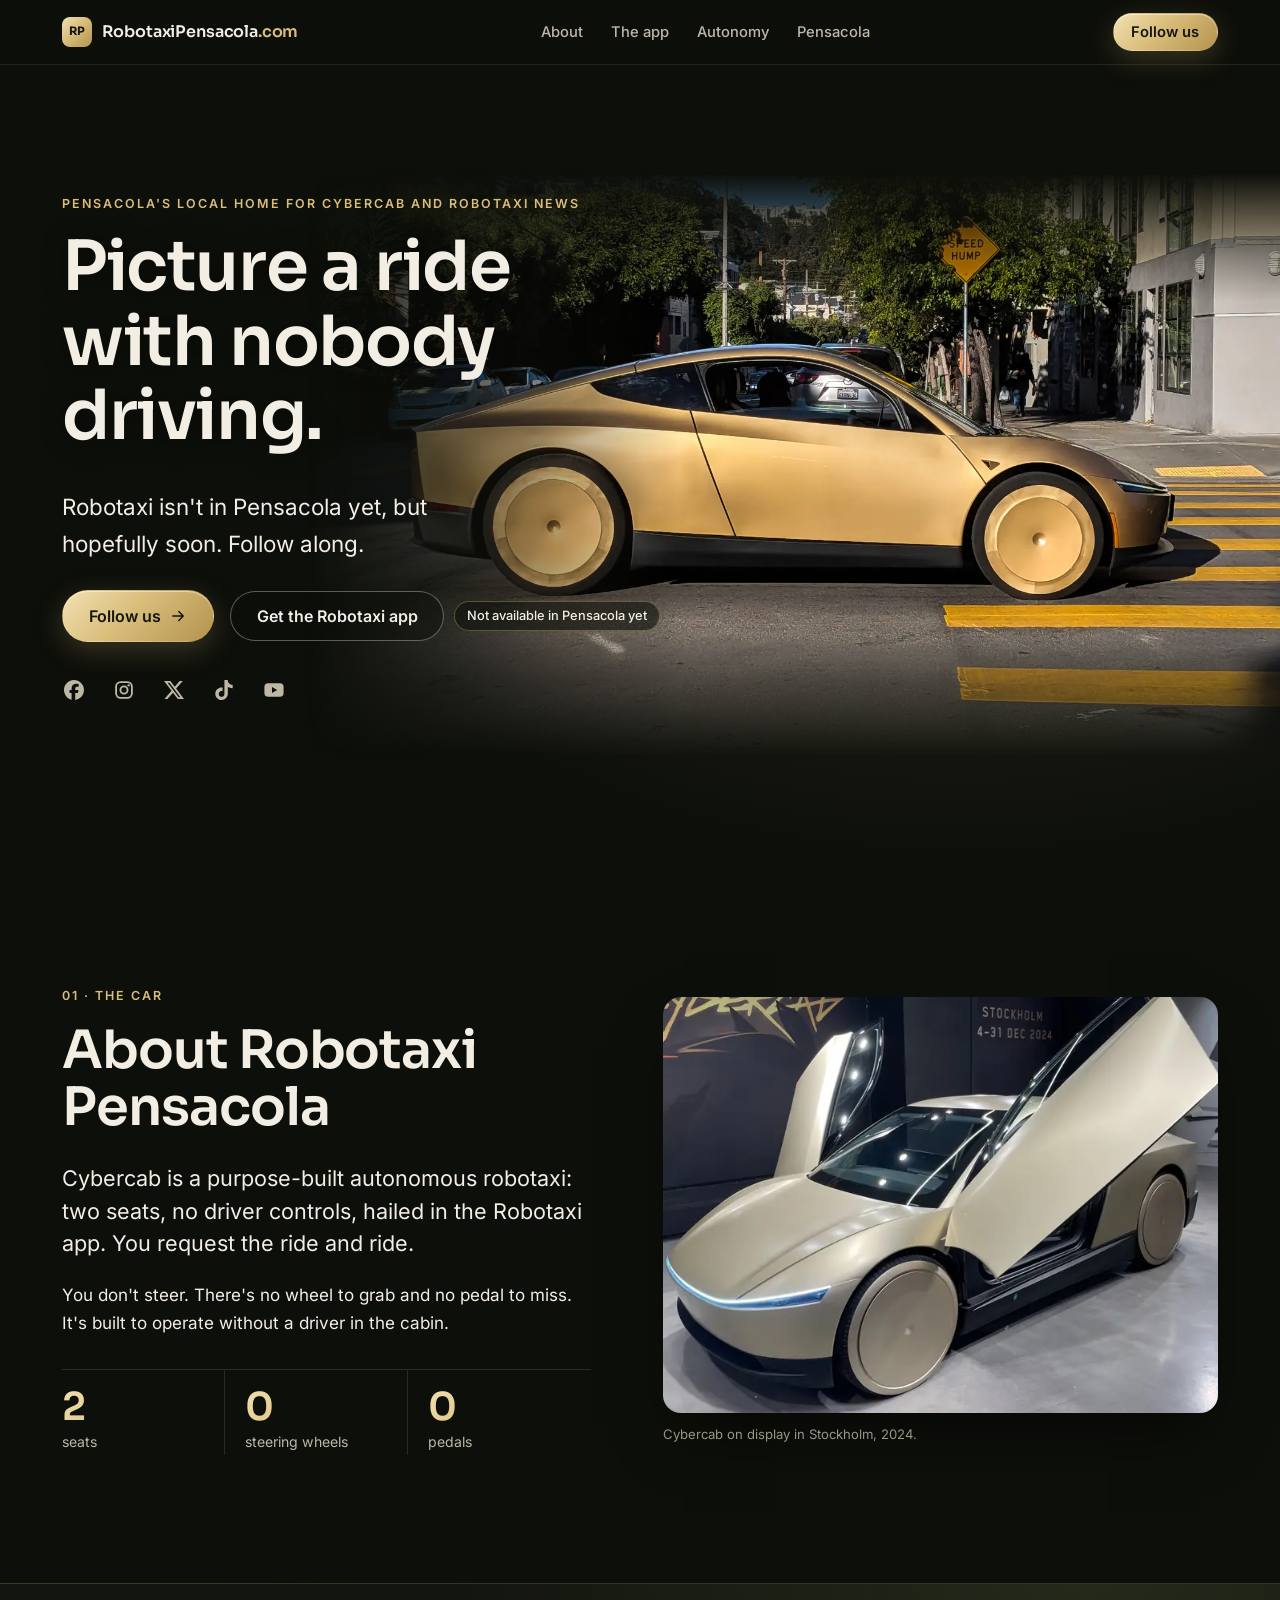
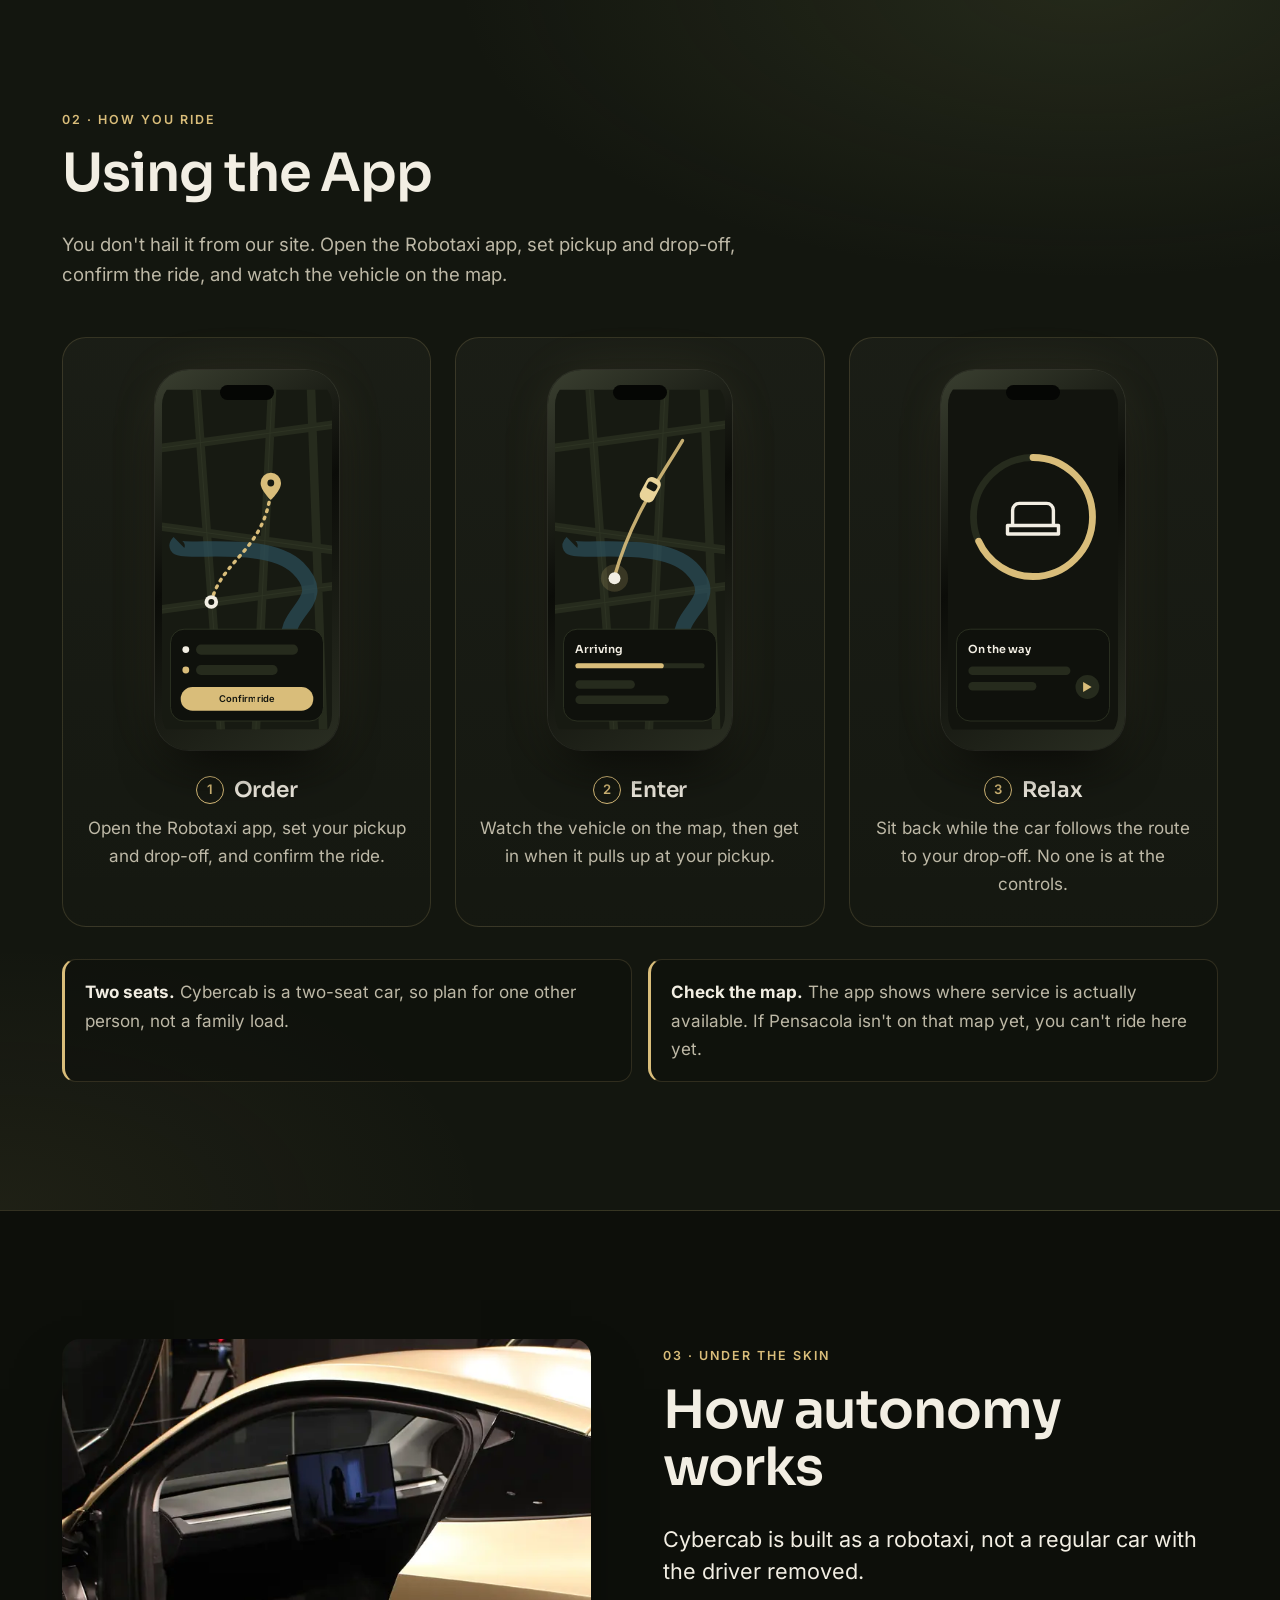
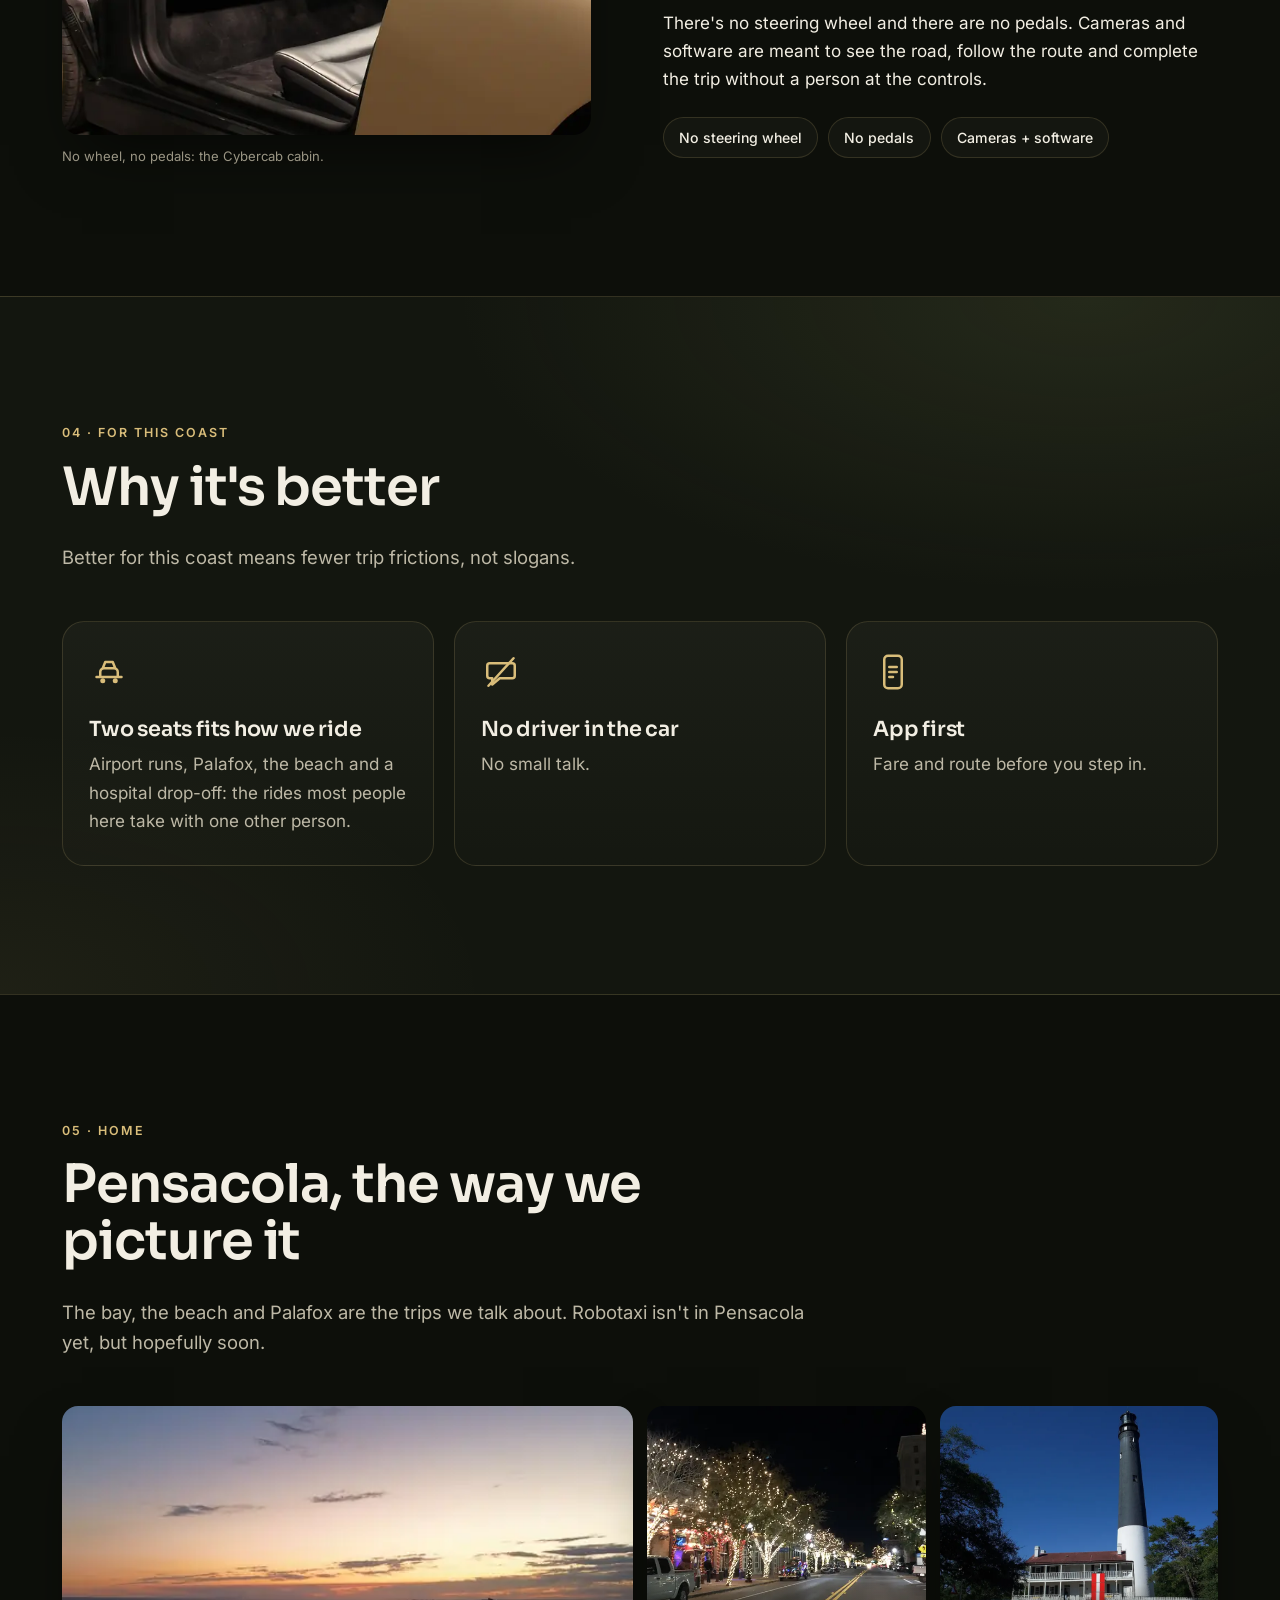
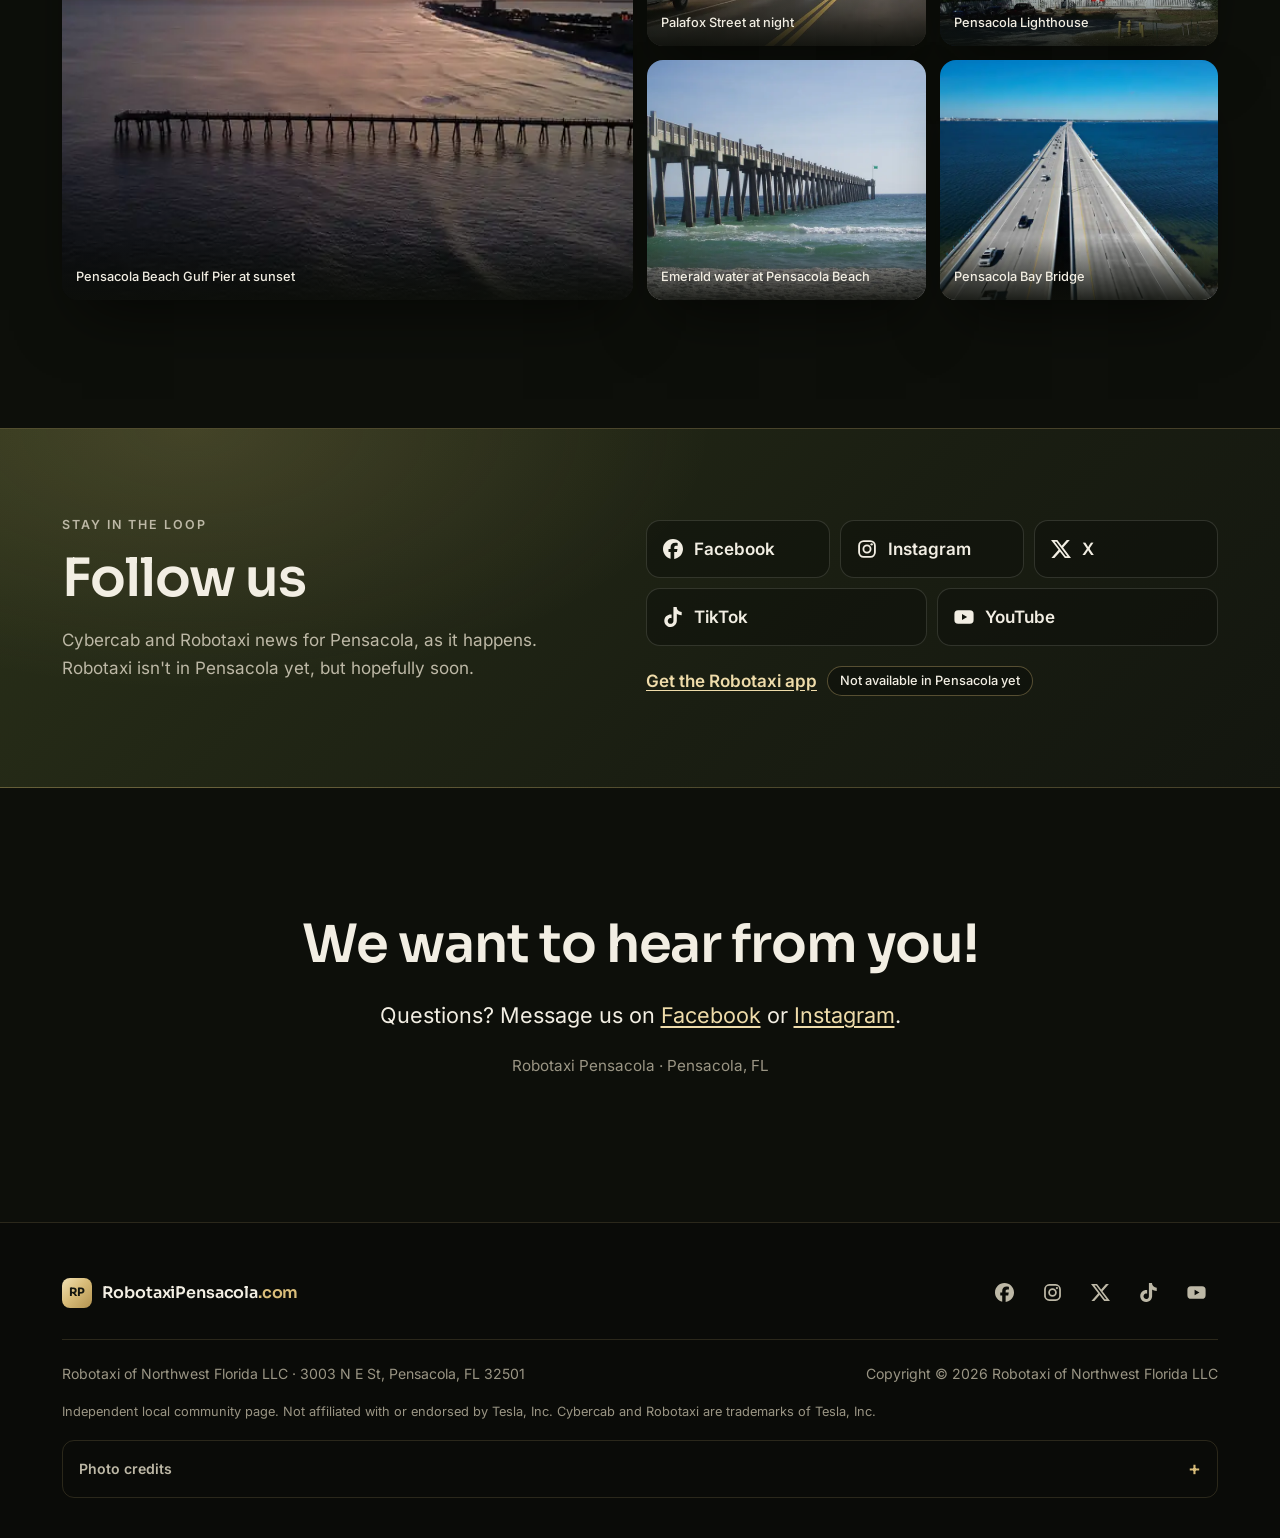
==== index.html @ d2b45f10 "Robotaxi Pensacola site v2" ====
<!doctype html>
<html lang="en">
<head>
<meta charset="utf-8">
<meta name="viewport" content="width=device-width, initial-scale=1">
<title>Robotaxi Pensacola</title>
<meta name="description" content="Pensacola's local home for Cybercab and Robotaxi news. Robotaxi isn't in Pensacola yet, but hopefully soon. Follow along.">
<link rel="canonical" href="https://robotaxipensacola.com/">
<meta name="theme-color" content="#0d0f0a">
<meta property="og:type" content="website">
<meta property="og:site_name" content="Robotaxi Pensacola">
<meta property="og:title" content="Robotaxi Pensacola">
<meta property="og:description" content="Pensacola's local home for Cybercab and Robotaxi news. Robotaxi isn't in Pensacola yet, but hopefully soon. Follow along.">
<meta property="og:url" content="https://robotaxipensacola.com/">
<meta property="og:image" content="https://robotaxipensacola.com/img/og-image.jpg">
<meta property="og:image:width" content="1200">
<meta property="og:image:height" content="630">
<meta property="og:image:alt" content="A champagne-gold two-seat Cybercab driving along a sunny city street.">
<meta name="twitter:card" content="summary_large_image">
<meta name="twitter:site" content="@RobotaxiPNS">
<meta name="twitter:title" content="Robotaxi Pensacola">
<meta name="twitter:description" content="Pensacola's local home for Cybercab and Robotaxi news. Robotaxi isn't in Pensacola yet, but hopefully soon.">
<meta name="twitter:image" content="https://robotaxipensacola.com/img/og-image.jpg">
<link rel="icon" href="favicon.svg" type="image/svg+xml">
<link rel="icon" href="img/favicon-32.png" sizes="32x32" type="image/png">
<link rel="apple-touch-icon" href="img/apple-touch-icon.png">
<link rel="preload" href="fonts/sora-var.woff2" as="font" type="font/woff2" crossorigin>
<link rel="preload" href="fonts/inter-var.woff2" as="font" type="font/woff2" crossorigin>
<link rel="preload" as="image" type="image/webp" imagesrcset="img/hero-cybercab-street-960.webp 960w, img/hero-cybercab-street-1600.webp 1600w, img/hero-cybercab-street-2400.webp 2400w" imagesizes="100vw">
<link rel="stylesheet" href="styles.css">
<script>document.documentElement.classList.add('js')</script>
</head>
<body>
<svg width="0" height="0" style="position:absolute" aria-hidden="true" focusable="false">
  <symbol id="i-fb" viewBox="0 0 24 24"><path fill="currentColor" d="M9.101 23.691v-7.98H6.627v-3.667h2.474v-1.58c0-4.085 1.848-5.978 5.858-5.978.401 0 .955.042 1.468.103a8.68 8.68 0 0 1 1.141.195v3.325a8.623 8.623 0 0 0-.653-.036 26.805 26.805 0 0 0-.733-.009c-.707 0-1.259.096-1.675.309a1.686 1.686 0 0 0-.679.622c-.258.42-.374.995-.374 1.752v1.297h3.919l-.386 2.103-.287 1.564h-3.246v8.245C19.396 23.238 24 18.179 24 12.044c0-6.627-5.373-12-12-12s-12 5.373-12 12c0 5.628 3.874 10.35 9.101 11.647Z"/></symbol>
  <symbol id="i-ig" viewBox="0 0 24 24"><g fill="none" stroke="currentColor" stroke-width="2.2"><rect x="2.5" y="2.5" width="19" height="19" rx="5.5"/><circle cx="12" cy="12" r="4.3"/></g><circle cx="17.6" cy="6.4" r="1.4" fill="currentColor"/></symbol>
  <symbol id="i-x" viewBox="0 0 24 24"><path fill="currentColor" d="M18.901 1.153h3.68l-8.04 9.19L24 22.846h-7.406l-5.8-7.584-6.638 7.584H.474l8.6-9.83L0 1.154h7.594l5.243 6.932ZM17.61 20.644h2.039L6.486 3.24H4.298Z"/></symbol>
  <symbol id="i-tt" viewBox="0 0 24 24"><path fill="currentColor" d="M12.525.02c1.31-.02 2.61-.01 3.91-.02.08 1.53.63 3.09 1.75 4.17 1.12 1.11 2.7 1.62 4.24 1.79v4.03c-1.44-.05-2.890-.35-4.2-.97-.57-.26-1.1-.59-1.62-.93-.01 2.92.01 5.84-.02 8.75-.08 1.4-.54 2.79-1.35 3.94-1.31 1.920-3.58 3.17-5.91 3.21-1.43.08-2.86-.31-4.08-1.03-2.02-1.19-3.44-3.37-3.65-5.71-.02-.5-.03-1-.01-1.49.18-1.9 1.12-3.72 2.58-4.96 1.66-1.44 3.98-2.13 6.15-1.72.02 1.48-.04 2.96-.04 4.44-.99-.32-2.150-.23-3.02.37-.63.41-1.11 1.04-1.36 1.75-.21.51-.15 1.07-.14 1.61.24 1.64 1.82 3.02 3.5 2.87 1.12-.01 2.19-.66 2.77-1.61.19-.33.4-.67.41-1.06.1-1.79.06-3.57.07-5.36.01-4.03-.01-8.05.02-12.07z"/></symbol>
  <symbol id="i-yt" viewBox="0 0 24 24"><path fill="currentColor" fill-rule="evenodd" d="M5 4h14a4.5 4.5 0 0 1 4.5 4.5v7A4.5 4.5 0 0 1 19 20H5a4.5 4.5 0 0 1-4.5-4.5v-7A4.5 4.5 0 0 1 5 4Zm4.6 4.4v7.2l6.2-3.6Z"/></symbol>
  <symbol id="i-arrow" viewBox="0 0 24 24"><path fill="none" stroke="currentColor" stroke-width="2" stroke-linecap="round" stroke-linejoin="round" d="M5 12h14M13 6l6 6-6 6"/></symbol>
  <!-- generic map used inside the phone illustrations (not any real app UI) -->
  <symbol id="map" viewBox="0 0 200 400">
    <rect width="200" height="400" fill="#171a12"/>
    <path d="M-10 70 L210 40 M-10 160 L210 190 M-10 260 L210 230 M40 -10 L70 410 M130 -10 L110 410 M175 -10 L190 410" stroke="#262b1d" stroke-width="10"/>
    <path d="M-10 70 L210 40 M-10 160 L210 190 M-10 260 L210 230 M40 -10 L70 410 M130 -10 L110 410" stroke="#303625" stroke-width="1"/>
    <path d="M150 300 C 140 260, 200 250, 160 210 S 0 200, 20 180" fill="none" stroke="#2c4f5c" stroke-width="18" opacity=".7"/>
  </symbol>
</svg>

<a class="skip" href="#main">Skip to content</a>

<header class="site-header" id="top">
  <div class="wrap header-inner">
    <a class="brand" href="#top"><span class="mark" aria-hidden="true">RP</span>RobotaxiPensacola<span class="tld">.com</span></a>
    <nav class="nav" aria-label="Sections">
      <a href="#about">About</a><a href="#app">The app</a><a href="#autonomy">Autonomy</a><a href="#pensacola">Pensacola</a>
    </nav>
    <a class="btn btn-gold btn-sm" href="#follow">Follow us</a>
  </div>
</header>

<main id="main">
  <section class="hero" aria-labelledby="hero-h">
    <picture class="hero-media">
      <source type="image/webp" srcset="img/hero-cybercab-street-960.webp 960w, img/hero-cybercab-street-1600.webp 1600w, img/hero-cybercab-street-2400.webp 2400w" sizes="100vw">
      <img src="img/hero-cybercab-street-1600.jpg" width="1600" height="960" fetchpriority="high" alt="A champagne-gold two-seat Cybercab rolls along a sunny tree-lined city street, seen from the side as it crosses a yellow-striped crosswalk.">
    </picture>
    <div class="hero-shade" aria-hidden="true"></div>
    <div class="wrap hero-inner">
      <p class="eyebrow">Pensacola's local home for Cybercab and Robotaxi news</p>
      <h1 id="hero-h">Picture a ride with nobody driving.</h1>
      <p class="lede">Robotaxi isn't in Pensacola yet, but hopefully soon. Follow along.</p>
      <div class="cta-row">
        <a class="btn btn-gold" href="#follow">Follow us <svg class="ico" aria-hidden="true"><use href="#i-arrow"/></svg></a>
        <div class="app-cta">
          <a class="btn btn-glass" href="https://apps.apple.com/us/app/tesla-robotaxi/id6744257048" rel="noopener">Get the Robotaxi app</a>
          <span class="tag">Not available in Pensacola yet</span>
        </div>
      </div>
      <ul class="hero-socials" aria-label="Follow Robotaxi Pensacola">
        <li><a href="https://facebook.com/robotaxipensacola" rel="noopener" aria-label="Facebook"><svg aria-hidden="true"><use href="#i-fb"/></svg></a></li>
        <li><a href="https://instagram.com/robotaxipensacola" rel="noopener" aria-label="Instagram"><svg aria-hidden="true"><use href="#i-ig"/></svg></a></li>
        <li><a href="https://x.com/RobotaxiPNS" rel="noopener" aria-label="X"><svg aria-hidden="true"><use href="#i-x"/></svg></a></li>
        <li><a href="https://www.tiktok.com/@robotaxipensacola" rel="noopener" aria-label="TikTok"><svg aria-hidden="true"><use href="#i-tt"/></svg></a></li>
        <li><a href="https://www.youtube.com/@RobotaxiPensacola" rel="noopener" aria-label="YouTube"><svg aria-hidden="true"><use href="#i-yt"/></svg></a></li>
      </ul>
    </div>
  </section>

  <section class="section" id="about" aria-labelledby="about-h">
    <div class="wrap split">
      <div class="copy reveal">
        <p class="kicker">01 &middot; The car</p>
        <h2 id="about-h">About Robotaxi Pensacola</h2>
        <p class="big">Cybercab is a purpose-built autonomous robotaxi: two seats, no driver controls, hailed in the Robotaxi app. You request the ride and ride.</p>
        <p>You don't steer. There's no wheel to grab and no pedal to miss. It's built to operate without a driver in the cabin.</p>
        <ul class="facts" aria-label="Cybercab at a glance">
          <li><strong>2</strong><span>seats</span></li>
          <li><strong>0</strong><span>steering wheels</span></li>
          <li><strong>0</strong><span>pedals</span></li>
        </ul>
      </div>
      <figure class="photo reveal">
        <picture>
          <source type="image/webp" srcset="img/cybercab-showroom-800.webp 800w, img/cybercab-showroom-1400.webp 1400w" sizes="(min-width: 960px) 560px, 100vw">
          <img src="img/cybercab-showroom-1400.jpg" width="1400" height="910" loading="lazy" decoding="async" alt="Front three-quarter view of a champagne Cybercab in a dark showroom, both upward-opening doors raised and a thin blue light strip across its nose.">
        </picture>
        <figcaption>Cybercab on display in Stockholm, 2024.</figcaption>
      </figure>
    </div>
  </section>

  <section class="section tone" id="app" aria-labelledby="app-h">
    <div class="wrap">
      <div class="section-head reveal">
        <p class="kicker">02 &middot; How you ride</p>
        <h2 id="app-h">Using the App</h2>
        <p class="intro">You don't hail it from our site. Open the Robotaxi app, set pickup and drop-off, confirm the ride, and watch the vehicle on the map.</p>
      </div>
      <ol class="steps">
        <li class="step reveal">
          <div class="phone" aria-hidden="true">
            <svg viewBox="0 0 200 400" class="screen">
              <use href="#map"/>
              <path d="M58 250 C 70 200, 120 190, 128 120" fill="none" stroke="#d9bd7a" stroke-width="4" stroke-dasharray="2 7" stroke-linecap="round"/>
              <circle cx="58" cy="250" r="8" fill="#f2eee3"/><circle cx="58" cy="250" r="3.5" fill="#171a12"/>
              <path d="M128 98 a12 12 0 0 1 12 12 c0 9 -12 20 -12 20 s-12 -11 -12 -20 a12 12 0 0 1 12 -12z" fill="#d9bd7a"/><circle cx="128" cy="110" r="4" fill="#171a12"/>
              <rect x="10" y="282" width="180" height="108" rx="16" fill="#0f110c" stroke="#2f3524"/>
              <circle cx="28" cy="306" r="4" fill="#f2eee3"/><rect x="40" y="300" width="120" height="12" rx="6" fill="#262b1d"/>
              <circle cx="28" cy="330" r="4" fill="#d9bd7a"/><rect x="40" y="324" width="96" height="12" rx="6" fill="#262b1d"/>
              <rect x="22" y="350" width="156" height="28" rx="14" fill="#d9bd7a"/>
              <text x="100" y="368" text-anchor="middle" font-family="Inter,system-ui,sans-serif" font-size="11" font-weight="600" fill="#14160f">Confirm ride</text>
            </svg>
          </div>
          <h3><span class="num">1</span>Order</h3>
          <p>Open the Robotaxi app, set your pickup and drop-off, and confirm the ride.</p>
        </li>
        <li class="step reveal">
          <div class="phone" aria-hidden="true">
            <svg viewBox="0 0 200 400" class="screen">
              <use href="#map"/>
              <path d="M150 60 C 120 110, 90 150, 70 220" fill="none" stroke="#d9bd7a" stroke-width="4" stroke-linecap="round" opacity=".9"/>
              <circle cx="70" cy="222" r="16" fill="#d9bd7a" opacity=".18"/><circle cx="70" cy="222" r="7" fill="#f2eee3"/>
              <g transform="translate(112 118) rotate(28)"><rect x="-9" y="-15" width="18" height="30" rx="7" fill="#e9d49a"/><rect x="-6" y="-9" width="12" height="9" rx="3" fill="#171a12"/></g>
              <rect x="10" y="282" width="180" height="108" rx="16" fill="#0f110c" stroke="#2f3524"/>
              <text x="24" y="310" font-family="Sora,system-ui,sans-serif" font-size="13" font-weight="600" fill="#f2eee3">Arriving</text>
              <rect x="24" y="322" width="152" height="6" rx="3" fill="#262b1d"/><rect x="24" y="322" width="104" height="6" rx="3" fill="#d9bd7a"/>
              <rect x="24" y="342" width="70" height="10" rx="5" fill="#262b1d"/><rect x="24" y="360" width="110" height="10" rx="5" fill="#262b1d"/>
            </svg>
          </div>
          <h3><span class="num">2</span>Enter</h3>
          <p>Watch the vehicle on the map, then get in when it pulls up at your pickup.</p>
        </li>
        <li class="step reveal">
          <div class="phone" aria-hidden="true">
            <svg viewBox="0 0 200 400" class="screen">
              <rect width="200" height="400" fill="#12140e"/>
              <circle cx="100" cy="150" r="70" fill="none" stroke="#262b1d" stroke-width="8"/>
              <circle cx="100" cy="150" r="70" fill="none" stroke="#d9bd7a" stroke-width="8" stroke-linecap="round" stroke-dasharray="300 440" transform="rotate(-90 100 150)"/>
              <path d="M76 160 v-18 a8 8 0 0 1 8-8 h32 a8 8 0 0 1 8 8 v18 M70 160 h60 v10 h-60z" fill="none" stroke="#f2eee3" stroke-width="4" stroke-linejoin="round"/>
              <rect x="10" y="282" width="180" height="108" rx="16" fill="#0f110c" stroke="#2f3524"/>
              <text x="24" y="310" font-family="Sora,system-ui,sans-serif" font-size="13" font-weight="600" fill="#f2eee3">On the way</text>
              <rect x="24" y="326" width="120" height="10" rx="5" fill="#262b1d"/><rect x="24" y="344" width="80" height="10" rx="5" fill="#262b1d"/>
              <circle cx="164" cy="350" r="14" fill="#262b1d"/><path d="M159 344 v12 l10 -6z" fill="#d9bd7a"/>
            </svg>
          </div>
          <h3><span class="num">3</span>Relax</h3>
          <p>Sit back while the car follows the route to your drop-off. No one is at the controls.</p>
        </li>
      </ol>
      <div class="callouts reveal">
        <p><strong>Two seats.</strong> Cybercab is a two-seat car, so plan for one other person, not a family load.</p>
        <p><strong>Check the map.</strong> The app shows where service is actually available. If Pensacola isn't on that map yet, you can't ride here yet.</p>
      </div>
    </div>
  </section>

  <section class="section" id="autonomy" aria-labelledby="auto-h">
    <div class="wrap split reverse">
      <div class="copy reveal">
        <p class="kicker">03 &middot; Under the skin</p>
        <h2 id="auto-h">How autonomy works</h2>
        <p class="big">Cybercab is built as a robotaxi, not a regular car with the driver removed.</p>
        <p>There's no steering wheel and there are no pedals. Cameras and software are meant to see the road, follow the route and complete the trip without a person at the controls.</p>
        <ul class="chips" aria-label="Key points">
          <li>No steering wheel</li><li>No pedals</li><li>Cameras + software</li>
        </ul>
      </div>
      <figure class="photo reveal">
        <picture>
          <source type="image/webp" srcset="img/cybercab-cabin-800.webp 800w, img/cybercab-cabin-1400.webp 1400w" sizes="(min-width: 960px) 560px, 100vw">
          <img src="img/cybercab-cabin-1400.jpg" width="1400" height="946" loading="lazy" decoding="async" alt="Looking into a Cybercab through its raised door: a dark seat, a slim dashboard and a center screen, with no steering wheel or pedals.">
        </picture>
        <figcaption>No wheel, no pedals: the Cybercab cabin.</figcaption>
      </figure>
    </div>
  </section>

  <section class="section tone" id="why" aria-labelledby="why-h">
    <div class="wrap">
      <div class="section-head reveal">
        <p class="kicker">04 &middot; For this coast</p>
        <h2 id="why-h">Why it's better</h2>
        <p class="intro">Better for this coast means fewer trip frictions, not slogans.</p>
      </div>
      <div class="cards">
        <article class="card reveal">
          <svg class="card-ico" viewBox="0 0 32 32" aria-hidden="true"><path d="M6 20h20M9 20v-4a3 3 0 0 1 3-3h8a3 3 0 0 1 3 3v4M11 13l2-5h6l2 5" fill="none" stroke="currentColor" stroke-width="2" stroke-linecap="round" stroke-linejoin="round"/><circle cx="11" cy="23" r="2" fill="currentColor"/><circle cx="21" cy="23" r="2" fill="currentColor"/></svg>
          <h3>Two seats fits how we ride</h3>
          <p>Airport runs, Palafox, the beach and a hospital drop-off: the rides most people here take with one other person.</p>
        </article>
        <article class="card reveal">
          <svg class="card-ico" viewBox="0 0 32 32" aria-hidden="true"><path d="M7 9h18a2 2 0 0 1 2 2v8a2 2 0 0 1-2 2H15l-6 5v-5H7a2 2 0 0 1-2-2v-8a2 2 0 0 1 2-2Z" fill="none" stroke="currentColor" stroke-width="2" stroke-linejoin="round"/><path d="M6 27 26 5" stroke="currentColor" stroke-width="2" stroke-linecap="round"/></svg>
          <h3>No driver in the car</h3>
          <p>No small talk.</p>
        </article>
        <article class="card reveal">
          <svg class="card-ico" viewBox="0 0 32 32" aria-hidden="true"><rect x="9" y="3" width="14" height="26" rx="3" fill="none" stroke="currentColor" stroke-width="2"/><path d="M13 12h6M13 16h6M13 20h3" stroke="currentColor" stroke-width="2" stroke-linecap="round"/></svg>
          <h3>App first</h3>
          <p>Fare and route before you step in.</p>
        </article>
      </div>
    </div>
  </section>

  <section class="section gallery-sec" id="pensacola" aria-labelledby="pns-h">
    <div class="wrap">
      <div class="section-head reveal">
        <p class="kicker">05 &middot; Home</p>
        <h2 id="pns-h">Pensacola, the way we picture it</h2>
        <p class="intro">The bay, the beach and Palafox are the trips we talk about. Robotaxi isn't in Pensacola yet, but hopefully soon.</p>
      </div>
      <div class="gallery">
        <figure class="g g-wide reveal">
          <picture><source type="image/webp" srcset="img/pns-gulf-pier-sunset-800.webp 800w, img/pns-gulf-pier-sunset-1600.webp 1600w" sizes="(min-width: 960px) 740px, 100vw"><img src="img/pns-gulf-pier-sunset-1600.jpg" width="1600" height="900" loading="lazy" decoding="async" alt="Aerial view of the Pensacola Beach Gulf Pier at sunset, the pier stretching into calm water under an orange and violet sky."></picture>
          <figcaption>Pensacola Beach Gulf Pier at sunset</figcaption>
        </figure>
        <figure class="g reveal">
          <picture><source type="image/webp" srcset="img/pns-palafox-night-800.webp 800w, img/pns-palafox-night-1400.webp 1400w" sizes="(min-width: 960px) 370px, 100vw"><img src="img/pns-palafox-night-1400.jpg" width="1400" height="766" loading="lazy" decoding="async" alt="Palafox Street downtown at night, its trees wrapped in white string lights above parked cars."></picture>
          <figcaption>Palafox Street at night</figcaption>
        </figure>
        <figure class="g reveal">
          <picture><source type="image/webp" srcset="img/pns-lighthouse-800.webp 800w, img/pns-lighthouse-1280.webp 1280w" sizes="(min-width: 960px) 370px, 100vw"><img src="img/pns-lighthouse-1280.jpg" width="1280" height="1151" loading="lazy" decoding="async" alt="The black-and-white Pensacola Lighthouse rising behind the keeper's quarters under a deep blue sky."></picture>
          <figcaption>Pensacola Lighthouse</figcaption>
        </figure>
        <figure class="g reveal">
          <picture><source type="image/webp" srcset="img/pns-gulf-pier-beach-800.webp 800w, img/pns-gulf-pier-beach-1280.webp 1280w" sizes="(min-width: 960px) 370px, 100vw"><img src="img/pns-gulf-pier-beach-1280.jpg" width="1280" height="960" loading="lazy" decoding="async" alt="Emerald Gulf water and white sand beside the long concrete Gulf Pier at Pensacola Beach."></picture>
          <figcaption>Emerald water at Pensacola Beach</figcaption>
        </figure>
        <figure class="g reveal">
          <picture><source type="image/webp" srcset="img/pns-bay-bridge-800.webp 800w, img/pns-bay-bridge-1400.webp 1400w" sizes="(min-width: 960px) 370px, 100vw"><img src="img/pns-bay-bridge-1400.jpg" width="1400" height="892" loading="lazy" decoding="async" alt="Aerial view of the Pensacola Bay Bridge running straight across deep blue water toward the city shoreline."></picture>
          <figcaption>Pensacola Bay Bridge</figcaption>
        </figure>
      </div>
    </div>
  </section>

  <section class="follow" id="follow" aria-labelledby="follow-h">
    <div class="wrap follow-inner reveal">
      <div>
        <p class="kicker">Stay in the loop</p>
        <h2 id="follow-h">Follow us</h2>
        <p>Cybercab and Robotaxi news for Pensacola, as it happens. Robotaxi isn't in Pensacola yet, but hopefully soon.</p>
      </div>
      <div>
        <ul class="social-grid">
          <li><a href="https://facebook.com/robotaxipensacola" rel="noopener"><svg aria-hidden="true"><use href="#i-fb"/></svg><span>Facebook</span></a></li>
          <li><a href="https://instagram.com/robotaxipensacola" rel="noopener"><svg aria-hidden="true"><use href="#i-ig"/></svg><span>Instagram</span></a></li>
          <li><a href="https://x.com/RobotaxiPNS" rel="noopener"><svg aria-hidden="true"><use href="#i-x"/></svg><span>X</span></a></li>
          <li><a href="https://www.tiktok.com/@robotaxipensacola" rel="noopener"><svg aria-hidden="true"><use href="#i-tt"/></svg><span>TikTok</span></a></li>
          <li><a href="https://www.youtube.com/@RobotaxiPensacola" rel="noopener"><svg aria-hidden="true"><use href="#i-yt"/></svg><span>YouTube</span></a></li>
        </ul>
        <p class="app-line"><a href="https://apps.apple.com/us/app/tesla-robotaxi/id6744257048" rel="noopener">Get the Robotaxi app</a> <span class="tag">Not available in Pensacola yet</span></p>
      </div>
    </div>
  </section>

  <section class="section contact" id="contact" aria-labelledby="contact-h">
    <div class="wrap narrow center reveal">
      <h2 id="contact-h">We want to hear from you!</h2>
      <p class="big">Questions? Message us on <a href="https://facebook.com/robotaxipensacola" rel="noopener">Facebook</a> or <a href="https://instagram.com/robotaxipensacola" rel="noopener">Instagram</a>.</p>
      <p class="loc">Robotaxi Pensacola &middot; Pensacola, FL</p>
    </div>
  </section>
</main>

<footer class="site-footer">
  <div class="wrap">
    <div class="foot-top">
      <a class="brand" href="#top"><span class="mark" aria-hidden="true">RP</span>RobotaxiPensacola<span class="tld">.com</span></a>
      <ul class="foot-socials" aria-label="Robotaxi Pensacola on social media">
        <li><a href="https://facebook.com/robotaxipensacola" rel="noopener" aria-label="Facebook"><svg aria-hidden="true"><use href="#i-fb"/></svg></a></li>
        <li><a href="https://instagram.com/robotaxipensacola" rel="noopener" aria-label="Instagram"><svg aria-hidden="true"><use href="#i-ig"/></svg></a></li>
        <li><a href="https://x.com/RobotaxiPNS" rel="noopener" aria-label="X"><svg aria-hidden="true"><use href="#i-x"/></svg></a></li>
        <li><a href="https://www.tiktok.com/@robotaxipensacola" rel="noopener" aria-label="TikTok"><svg aria-hidden="true"><use href="#i-tt"/></svg></a></li>
        <li><a href="https://www.youtube.com/@RobotaxiPensacola" rel="noopener" aria-label="YouTube"><svg aria-hidden="true"><use href="#i-yt"/></svg></a></li>
      </ul>
    </div>
    <div class="foot-meta">
      <address>Robotaxi of Northwest Florida LLC &middot; 3003 N E St, Pensacola, FL 32501</address>
      <p>Copyright &copy; 2026 Robotaxi of Northwest Florida LLC</p>
    </div>
    <p class="disclaimer">Independent local community page. Not affiliated with or endorsed by Tesla, Inc. Cybercab and Robotaxi are trademarks of Tesla, Inc.</p>
    <details class="credits">
      <summary>Photo credits</summary>
      <ul>
        <li>Cybercab on a San Francisco street (hero): <a href="https://commons.wikimedia.org/wiki/File:Tesla_Cybercab_-_San_Francisco_-_June_2026.jpg" rel="noopener">9yz</a>, Wikimedia Commons, <a href="https://creativecommons.org/licenses/by/4.0/" rel="noopener">CC BY 4.0</a>. Cropped and resized.</li>
        <li>Cybercab in a Stockholm showroom: <a href="https://commons.wikimedia.org/wiki/File:CybercabSTHLM2410.jpg" rel="noopener">Ulkl (Ulf Klingstr&ouml;m)</a>, Wikimedia Commons, public domain. Cropped and resized.</li>
        <li>Cybercab cabin: <a href="https://commons.wikimedia.org/wiki/File:CybercabSTHLM2408.jpg" rel="noopener">Ulkl (Ulf Klingstr&ouml;m)</a>, Wikimedia Commons, public domain. Cropped and resized.</li>
        <li>Pensacola Beach Gulf Pier at sunset: <a href="https://commons.wikimedia.org/wiki/File:PensacolaBeachgulfpier.jpg" rel="noopener">Jackmendolla</a>, Wikimedia Commons, <a href="https://creativecommons.org/licenses/by-sa/4.0/" rel="noopener">CC BY-SA 4.0</a>. Resized.</li>
        <li>Palafox Street at night: <a href="https://commons.wikimedia.org/wiki/File:Pensacola_at_night_December_2018.jpg" rel="noopener">Todd Van Hoosear</a>, Wikimedia Commons, <a href="https://creativecommons.org/licenses/by-sa/2.0/" rel="noopener">CC BY-SA 2.0</a>. Cropped and resized.</li>
        <li>Pensacola Lighthouse: <a href="https://commons.wikimedia.org/wiki/File:Pensacola_FL_lighthouse_sq_pano02.jpg" rel="noopener">Ebyabe</a>, Wikimedia Commons, <a href="https://creativecommons.org/licenses/by-sa/3.0/" rel="noopener">CC BY-SA 3.0</a>. Resized.</li>
        <li>Gulf Pier beach: <a href="https://commons.wikimedia.org/wiki/File:The_beach_at_Gulf_Pier_in_Pensacola_Beach,_Florida.jpg" rel="noopener">TimothyJ</a>, Wikimedia Commons, <a href="https://creativecommons.org/licenses/by/2.0/" rel="noopener">CC BY 2.0</a>. Resized.</li>
        <li>Pensacola Bay Bridge: <a href="https://commons.wikimedia.org/wiki/File:Pensacola_Bay_Bridge_Looking_North.jpg" rel="noopener">Skarz</a>, Wikimedia Commons, <a href="https://creativecommons.org/publicdomain/zero/1.0/" rel="noopener">CC0 1.0</a>. Cropped and resized.</li>
      </ul>
      <p>Modified versions of CC BY-SA photos are shared under the same license.</p>
    </details>
  </div>
</footer>
<script>
(function(){
  if(!('IntersectionObserver' in window)||matchMedia('(prefers-reduced-motion: reduce)').matches){document.querySelectorAll('.reveal').forEach(function(e){e.classList.add('in')});return}
  var io=new IntersectionObserver(function(es){es.forEach(function(e){if(e.isIntersecting){e.target.classList.add('in');io.unobserve(e.target)}})},{rootMargin:'0px 0px -8% 0px',threshold:.08});
  document.querySelectorAll('.reveal').forEach(function(e){io.observe(e)});
})();
</script>
</body>
</html>
---- styles.css ----
@font-face{font-family:"Sora";src:url(fonts/sora-var.woff2) format("woff2");font-weight:100 800;font-display:swap}
@font-face{font-family:"Inter";src:url(fonts/inter-var.woff2) format("woff2");font-weight:100 900;font-display:swap}
:root{
  --ink-0:#0d0f0a;      /* near-black olive */
  --ink-1:#13160f;      /* section tone */
  --ink-2:#1a1e14;      /* surfaces */
  --line:rgba(217,189,122,.16);
  --olive:#4b5532; --olive-2:#6b7547;
  --gold:#d9bd7a;       /* champagne */
  --gold-hi:#efdcaa; --gold-lo:#a88a4c;
  --gold-grad:linear-gradient(135deg,#f1e1b3 0%,#d9bd7a 45%,#b39350 100%);
  --text:#f2eee3; --muted:#bdb8a6; --dim:#9a9584;
  --r:18px; --max:1200px;
  --display:"Sora",system-ui,-apple-system,"Segoe UI",sans-serif;
  --body:"Inter",system-ui,-apple-system,"Segoe UI",Roboto,sans-serif;
}
*{box-sizing:border-box}
html{scroll-behavior:smooth;scroll-padding-top:72px}
body{margin:0;background:var(--ink-0);color:var(--text);font:400 1.0625rem/1.65 var(--body);-webkit-font-smoothing:antialiased;text-rendering:optimizeLegibility}
img{max-width:100%;height:auto;display:block}
a{color:var(--gold-hi);text-underline-offset:3px}
a:hover{color:#fff}
:focus-visible{outline:2px solid var(--gold-hi);outline-offset:3px;border-radius:6px}
.skip{position:absolute;left:-999px;top:0;background:var(--gold);color:var(--ink-0);padding:.6rem 1rem;z-index:20;font-weight:600}
.skip:focus{left:1rem;top:1rem}
.wrap{width:100%;max-width:var(--max);margin:0 auto;padding:0 22px}
.narrow{max-width:760px}.center{text-align:center}
h1,h2,h3{font-family:var(--display);margin:0 0 .5em;letter-spacing:-.02em;line-height:1.08;font-weight:600}
h1{font-size:clamp(2.6rem,7.2vw,5.4rem);font-weight:600;max-width:12ch}
h2{font-size:clamp(2rem,4.6vw,3.3rem);max-width:18ch}
h3{font-size:1.2rem;letter-spacing:-.01em}
p{margin:0 0 1em;max-width:62ch}
.big{font-size:clamp(1.15rem,2vw,1.35rem);line-height:1.5;color:var(--text)}
.kicker,.eyebrow{font:600 .78rem/1.3 var(--body);letter-spacing:.16em;text-transform:uppercase;color:var(--gold);margin:0 0 1.1rem}
.intro{font-size:1.15rem;color:var(--muted)}

/* buttons */
.btn{display:inline-flex;align-items:center;gap:.55rem;text-decoration:none;font:600 1rem/1 var(--body);border-radius:999px;padding:1rem 1.6rem;border:1px solid transparent;transition:transform .2s ease,box-shadow .25s ease,background-color .2s,color .2s,border-color .2s}
.btn .ico{width:18px;height:18px;transition:transform .2s ease}
.btn-gold{background:var(--gold-grad);color:#14160f;box-shadow:0 8px 28px rgba(217,189,122,.22),inset 0 1px 0 rgba(255,255,255,.45)}
.btn-gold:hover{color:#14160f;transform:translateY(-2px);box-shadow:0 14px 34px rgba(217,189,122,.32),inset 0 1px 0 rgba(255,255,255,.5)}
.btn-gold:hover .ico{transform:translateX(3px)}
.btn-glass{color:var(--text);background:rgba(13,15,10,.45);border-color:rgba(242,238,227,.35);backdrop-filter:blur(8px)}
.btn-glass:hover{color:#fff;border-color:var(--gold);background:rgba(13,15,10,.65);transform:translateY(-2px)}
.btn-sm{padding:.65rem 1.1rem;font-size:.92rem;white-space:nowrap}
.tag{display:inline-block;font:500 .8rem/1.2 var(--body);color:var(--text);background:rgba(13,15,10,.6);border:1px solid rgba(217,189,122,.35);border-radius:999px;padding:.4rem .75rem}

/* header */
.site-header{position:fixed;inset:0 0 auto 0;z-index:10;background:linear-gradient(180deg,rgba(13,15,10,.85),rgba(13,15,10,.55));backdrop-filter:blur(10px);border-bottom:1px solid rgba(217,189,122,.12)}
.header-inner{display:flex;align-items:center;justify-content:space-between;gap:16px;min-height:64px}
.brand{display:inline-flex;align-items:center;gap:.6rem;font:600 1rem/1 var(--display);color:var(--text);text-decoration:none;letter-spacing:-.01em}
.brand .tld{color:var(--gold);margin-left:-.6rem}
.mark{display:inline-grid;place-items:center;width:30px;height:30px;border-radius:8px;background:var(--gold-grad);color:#14160f;font:700 .72rem/1 var(--display);letter-spacing:.02em}
.nav{display:none;gap:28px}
@media (max-width:420px){.brand{font-size:.9rem;gap:.5rem}.mark{width:26px;height:26px}}
.nav a{color:var(--muted);text-decoration:none;font-size:.92rem;font-weight:500}
.nav a:hover{color:var(--text)}

/* hero */
.hero{position:relative;overflow:hidden;isolation:isolate;padding:0 0 64px;background:radial-gradient(900px 500px at 75% 60%,rgba(217,189,122,.10),transparent 70%),var(--ink-0)}
.hero-media{display:block;position:relative;margin-top:64px;aspect-ratio:4/3;max-height:70svh;width:100%;
  -webkit-mask-image:linear-gradient(180deg,#000 0%,#000 55%,transparent 100%);mask-image:linear-gradient(180deg,#000 0%,#000 55%,transparent 100%)}
.hero-media img{width:100%;height:100%;object-fit:cover;object-position:50% 60%}
.hero-shade{display:none}
.hero-inner{position:relative;margin-top:-28px}
.hero .eyebrow{max-width:none}
.hero h1{text-shadow:0 2px 24px rgba(0,0,0,.4)}
.lede{font-size:clamp(1.15rem,2.2vw,1.4rem);color:var(--text);max-width:30ch;margin-bottom:1.7rem}
.cta-row{display:flex;flex-wrap:wrap;gap:14px 16px;align-items:center}
.app-cta{display:flex;flex-wrap:wrap;align-items:center;gap:10px}
.hero-socials{list-style:none;display:flex;gap:6px;padding:0;margin:26px 0 0 -10px}
.hero-socials a{display:grid;place-items:center;width:44px;height:44px;border-radius:50%;color:var(--muted);transition:color .2s,background-color .2s}
.hero-socials a:hover{color:var(--gold-hi);background:rgba(242,238,227,.08)}
.hero-socials svg{width:20px;height:20px}

/* sections */
.section{padding:76px 0;position:relative}
.tone{background:
  radial-gradient(900px 420px at 85% 0%,rgba(107,117,71,.20),transparent 70%),
  radial-gradient(700px 380px at 0% 100%,rgba(217,189,122,.06),transparent 70%),var(--ink-1);
  border-block:1px solid var(--line)}
.section-head{margin-bottom:48px}
.split{display:grid;gap:40px;align-items:center}
.photo{margin:0}
.photo picture,.g picture{display:block;overflow:hidden;border-radius:var(--r);box-shadow:0 30px 60px -20px rgba(0,0,0,.6)}
.photo img{width:100%;aspect-ratio:4/3;object-fit:cover}
figcaption{font-size:.82rem;color:var(--dim);margin-top:.7rem}

.facts{list-style:none;padding:0;margin:32px 0 0;display:flex;gap:0;border-top:1px solid var(--line)}
.facts li{flex:1;padding:18px 0 0}
.facts li+li{padding-left:20px;border-left:1px solid var(--line);margin-left:-1px}
.facts strong{display:block;font:600 2.4rem/1 var(--display);background:var(--gold-grad);-webkit-background-clip:text;background-clip:text;color:transparent}
.facts span{font-size:.88rem;color:var(--muted)}
.chips{list-style:none;padding:0;margin:24px 0 0;display:flex;flex-wrap:wrap;gap:10px}
.chips li{font-size:.88rem;font-weight:500;color:var(--text);border:1px solid var(--line);background:rgba(242,238,227,.03);border-radius:999px;padding:.5rem .95rem}

/* steps */
.steps{list-style:none;padding:0;margin:0 0 32px;display:grid;gap:24px;counter-reset:s}
.step{background:linear-gradient(180deg,rgba(242,238,227,.035),rgba(242,238,227,.01));border:1px solid var(--line);border-radius:24px;padding:32px 24px 28px;text-align:center;transition:border-color .3s,transform .3s}
.step:hover{border-color:rgba(217,189,122,.4);transform:translateY(-4px)}
.step h3{display:flex;align-items:center;justify-content:center;gap:.6rem;font-size:1.35rem;margin-top:4px}
.step p{color:var(--muted);margin:0 auto;max-width:30ch}
.num{display:inline-grid;place-items:center;width:28px;height:28px;border-radius:50%;border:1px solid var(--gold);color:var(--gold);font:600 .82rem/1 var(--body)}
.phone{position:relative;width:184px;aspect-ratio:200/412;margin:0 auto 26px;border-radius:34px;padding:7px;background:linear-gradient(145deg,#3a3f30,#0b0c08 45%,#2a2e22);box-shadow:0 0 0 1px rgba(242,238,227,.08),0 30px 50px -18px rgba(0,0,0,.8),0 0 60px -10px rgba(217,189,122,.12)}
.phone::before{content:"";position:absolute;top:15px;left:50%;width:54px;height:15px;margin-left:-27px;border-radius:10px;background:#050604;z-index:2}
.phone .screen{display:block;width:100%;height:100%;border-radius:28px;overflow:hidden}
.callouts{display:grid;gap:16px}
.callouts p{margin:0;max-width:none;border:1px solid var(--line);border-left:3px solid var(--gold);border-radius:14px;padding:18px 20px;color:var(--muted);background:rgba(13,15,10,.5)}
.callouts strong{color:var(--text)}

/* cards */
.cards{display:grid;gap:20px}
.card{position:relative;border:1px solid var(--line);border-radius:22px;padding:30px 26px;background:linear-gradient(180deg,rgba(242,238,227,.04),rgba(242,238,227,.01));transition:border-color .3s,transform .3s}
.card:hover{border-color:rgba(217,189,122,.4);transform:translateY(-4px)}
.card-ico{width:40px;height:40px;color:var(--gold);margin-bottom:18px}
.card h3{font-size:1.3rem}
.card p{color:var(--muted);margin:0}

/* gallery */
.gallery{display:grid;gap:14px;grid-template-columns:1fr 1fr}
.g{margin:0;position:relative}
.g picture{border-radius:16px;height:100%}
.g img{width:100%;height:100%;aspect-ratio:1/1;object-fit:cover;transition:transform .8s cubic-bezier(.2,.7,.2,1)}
.g:hover img{transform:scale(1.04)}
.g figcaption{position:absolute;left:0;right:0;bottom:0;margin:0;padding:28px 14px 12px;border-radius:0 0 16px 16px;background:linear-gradient(180deg,transparent,rgba(13,15,10,.88));color:var(--text);font-size:.8rem;font-weight:500}
.g-wide{grid-column:1/-1}
.g-wide img{aspect-ratio:16/9}

/* follow */
.follow{position:relative;padding:88px 0;background:
  radial-gradient(800px 400px at 15% 0%,rgba(217,189,122,.16),transparent 65%),
  linear-gradient(135deg,#2a3019 0%,#1a1e12 60%,#13160f 100%);border-block:1px solid rgba(217,189,122,.25)}
.follow-inner{display:grid;gap:32px;align-items:center}
.follow h2{margin-bottom:.35em}
.follow p{color:var(--muted)}
.social-grid{list-style:none;padding:0;margin:0 0 20px;display:grid;grid-template-columns:repeat(2,1fr);gap:10px}
.social-grid li:last-child{grid-column:1/-1}
.social-grid a{display:flex;align-items:center;gap:.7rem;padding:14px 16px;border-radius:14px;border:1px solid rgba(242,238,227,.14);background:rgba(13,15,10,.45);color:var(--text);text-decoration:none;font-weight:600;transition:border-color .2s,transform .2s,background-color .2s}
.social-grid a:hover{border-color:var(--gold);transform:translateY(-2px);background:rgba(13,15,10,.7);color:var(--gold-hi)}
.social-grid svg{width:20px;height:20px;flex:none}
.app-line{display:flex;flex-wrap:wrap;align-items:center;gap:10px;margin:0}
.app-line a{font-weight:600}

.contact h2{margin-inline:auto}
.contact .big{margin-inline:auto}
.loc{color:var(--dim);font-size:.95rem;margin-inline:auto}

/* footer */
.site-footer{padding:48px 0 40px;border-top:1px solid var(--line);background:#0a0b08;font-size:.88rem;color:var(--dim)}
.foot-top{display:flex;flex-wrap:wrap;align-items:center;justify-content:space-between;gap:18px;padding-bottom:24px;border-bottom:1px solid var(--line);margin-bottom:22px}
.foot-socials{list-style:none;display:flex;gap:4px;padding:0;margin:0}
.foot-socials a{display:grid;place-items:center;width:44px;height:44px;border-radius:50%;color:var(--muted);transition:color .2s,background-color .2s}
.foot-socials a:hover{color:var(--gold-hi);background:rgba(242,238,227,.06)}
.foot-socials svg{width:19px;height:19px}
.foot-meta{display:flex;flex-wrap:wrap;justify-content:space-between;gap:6px 24px}
.foot-meta address{font-style:normal}
.foot-meta p{margin:0}
.disclaimer{font-size:.8rem;margin:16px 0 18px;max-width:none}
.credits{border:1px solid var(--line);border-radius:12px;padding:0 16px}
.credits summary{cursor:pointer;padding:12px 0;color:var(--muted);font-weight:600;list-style:none;display:flex;justify-content:space-between;align-items:center}
.credits summary::-webkit-details-marker{display:none}
.credits summary::after{content:"+";font-size:1.2rem;color:var(--gold)}
.credits[open] summary::after{content:"\2013"}
.credits ul{margin:0 0 10px;padding-left:1.1rem;font-size:.8rem}
.credits li{margin-bottom:.4em}
.credits p{font-size:.78rem}

/* motion */
.js .reveal{opacity:0;transform:translateY(22px);transition:opacity .8s cubic-bezier(.2,.7,.2,1),transform .8s cubic-bezier(.2,.7,.2,1)}
.js .reveal.in{opacity:1;transform:none}
.steps .reveal:nth-child(2),.cards .reveal:nth-child(2),.gallery .reveal:nth-child(2){transition-delay:.08s}
.steps .reveal:nth-child(3),.cards .reveal:nth-child(3),.gallery .reveal:nth-child(3){transition-delay:.16s}
.gallery .reveal:nth-child(4){transition-delay:.24s}.gallery .reveal:nth-child(5){transition-delay:.32s}
.hero-inner>*{animation:rise .9s cubic-bezier(.2,.7,.2,1) both}
.hero-inner>*:nth-child(2){animation-delay:.08s}.hero-inner>*:nth-child(3){animation-delay:.16s}.hero-inner>*:nth-child(4){animation-delay:.24s}.hero-inner>*:nth-child(5){animation-delay:.32s}
@keyframes rise{from{opacity:0;transform:translateY(18px)}to{opacity:1;transform:none}}
@media (prefers-reduced-motion:reduce){
  html{scroll-behavior:auto}
  *,*::before,*::after{animation:none!important;transition:none!important}
  .js .reveal{opacity:1;transform:none}
}

/* layouts */
@media (max-width:719px){
  .step{display:grid;grid-template-columns:118px 1fr;gap:4px 20px;text-align:left;align-items:center;padding:20px}
  .step .phone{width:118px;margin:0;grid-row:span 2;border-radius:24px;padding:5px}
  .step .phone::before{top:10px;width:34px;height:10px;margin-left:-17px}
  .step .phone .screen{border-radius:20px}
  .step h3{justify-content:flex-start;align-self:end;margin:0}
  .step p{margin:0;align-self:start}
}
@media (min-width:720px){
  .steps{grid-template-columns:repeat(3,1fr)}
  .callouts,.cards{grid-template-columns:repeat(2,1fr)}
  .cards{grid-template-columns:repeat(3,1fr)}
  .gallery{grid-template-columns:repeat(4,1fr);grid-auto-rows:220px}
  .g img,.g-wide img{aspect-ratio:auto}
  .g-wide{grid-column:span 2;grid-row:span 2}
}
@media (min-width:960px){
  .nav{display:flex}
  .hero{min-height:min(100svh,860px);display:flex;align-items:center;padding:96px 0 48px}
  .hero-media{position:absolute;right:0;top:50%;transform:translateY(-44%);height:auto;max-height:none;min-height:0;width:min(76vw,1180px);aspect-ratio:1600/960;
    -webkit-mask-image:linear-gradient(90deg,transparent 0%,rgba(0,0,0,.35) 14%,#000 38%),linear-gradient(180deg,transparent 0%,#000 22%,#000 78%,transparent 100%);
    -webkit-mask-composite:source-in;mask-image:linear-gradient(90deg,transparent 0%,rgba(0,0,0,.35) 14%,#000 38%),linear-gradient(180deg,transparent 0%,#000 22%,#000 78%,transparent 100%);mask-composite:intersect}
  .hero-media img{object-position:50% 50%}
  .hero-inner{margin-top:0}
  .hero-media{margin-top:0;max-height:none}
  .hero h1{font-size:clamp(3rem,5.4vw,4.6rem);max-width:10ch}
  .split{grid-template-columns:1fr 1.05fr;gap:72px}
  .split.reverse .photo{order:-1}
  .section{padding:128px 0}
  .follow-inner{grid-template-columns:1fr 1.1fr;gap:64px}
  .social-grid{grid-template-columns:repeat(6,1fr)}
  .social-grid li{grid-column:span 2}
  .social-grid li:nth-child(n+4){grid-column:span 3}
  .gallery{grid-auto-rows:240px}
}
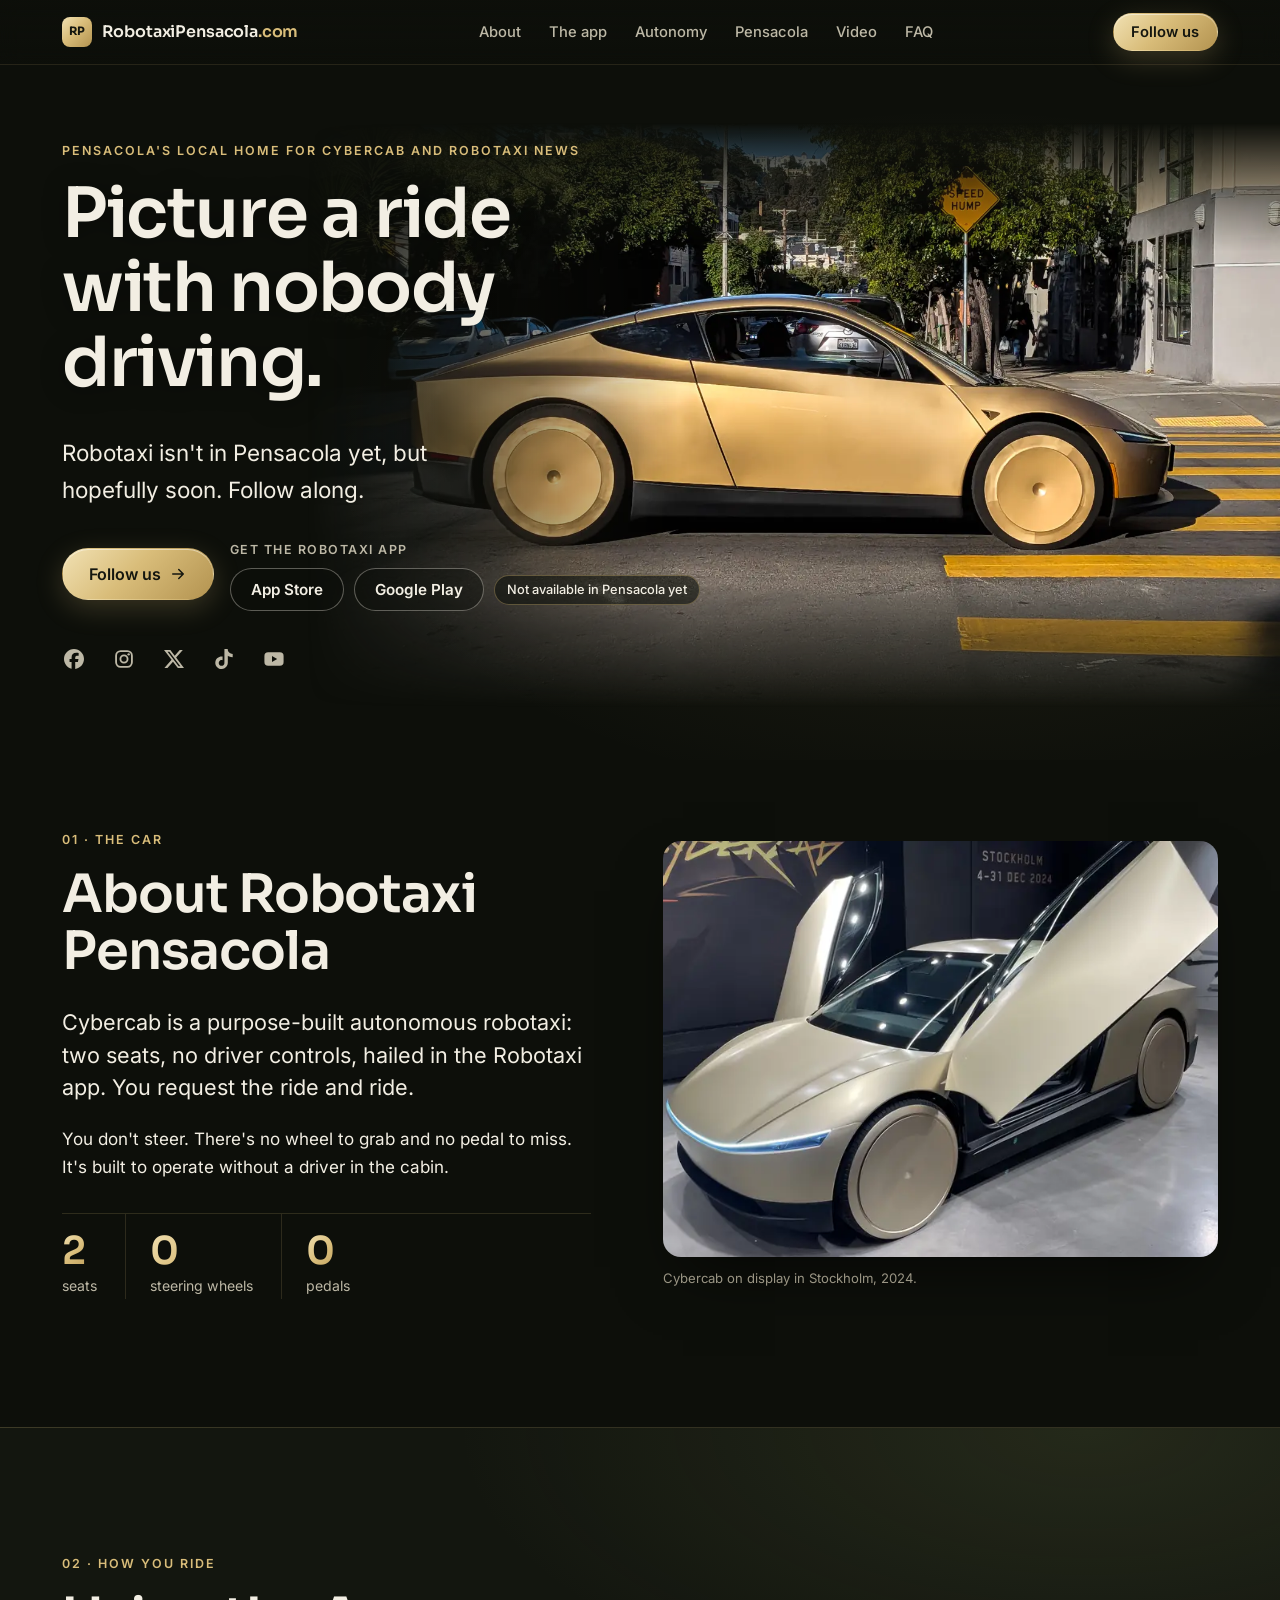
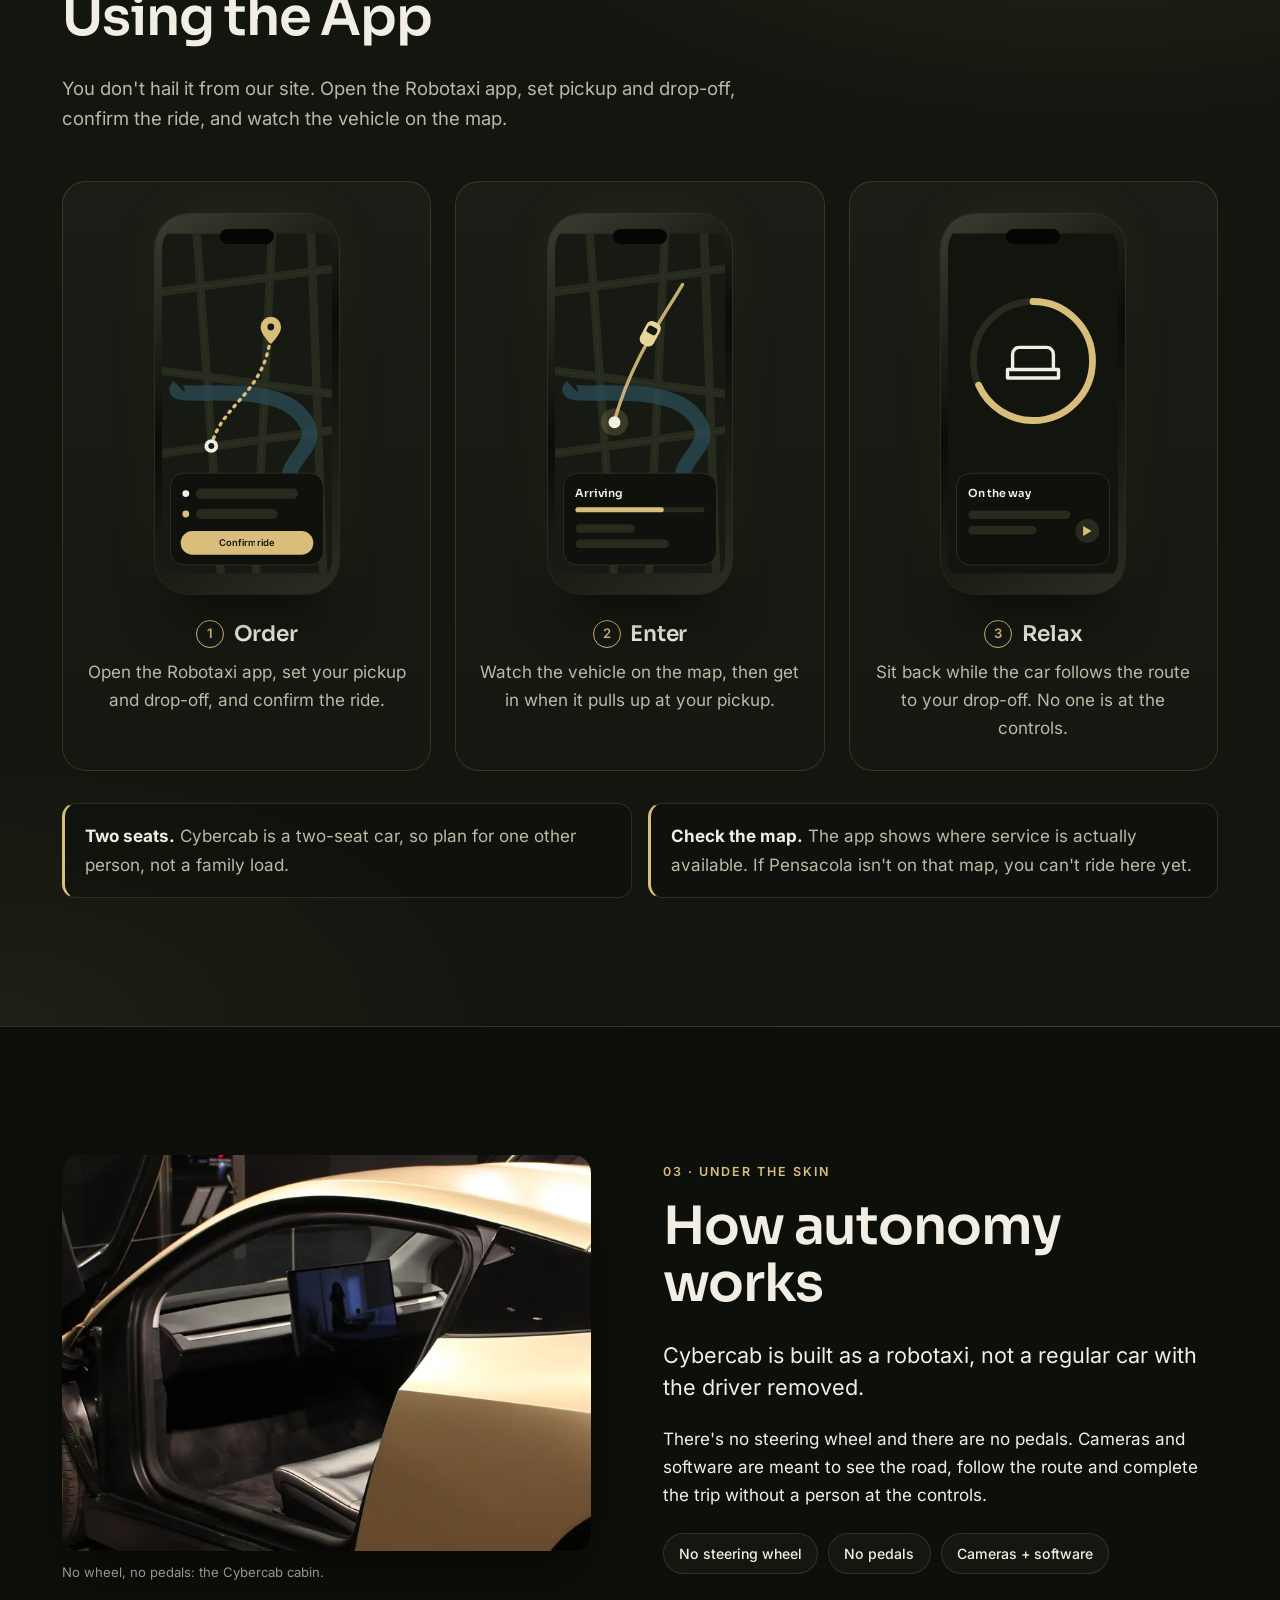
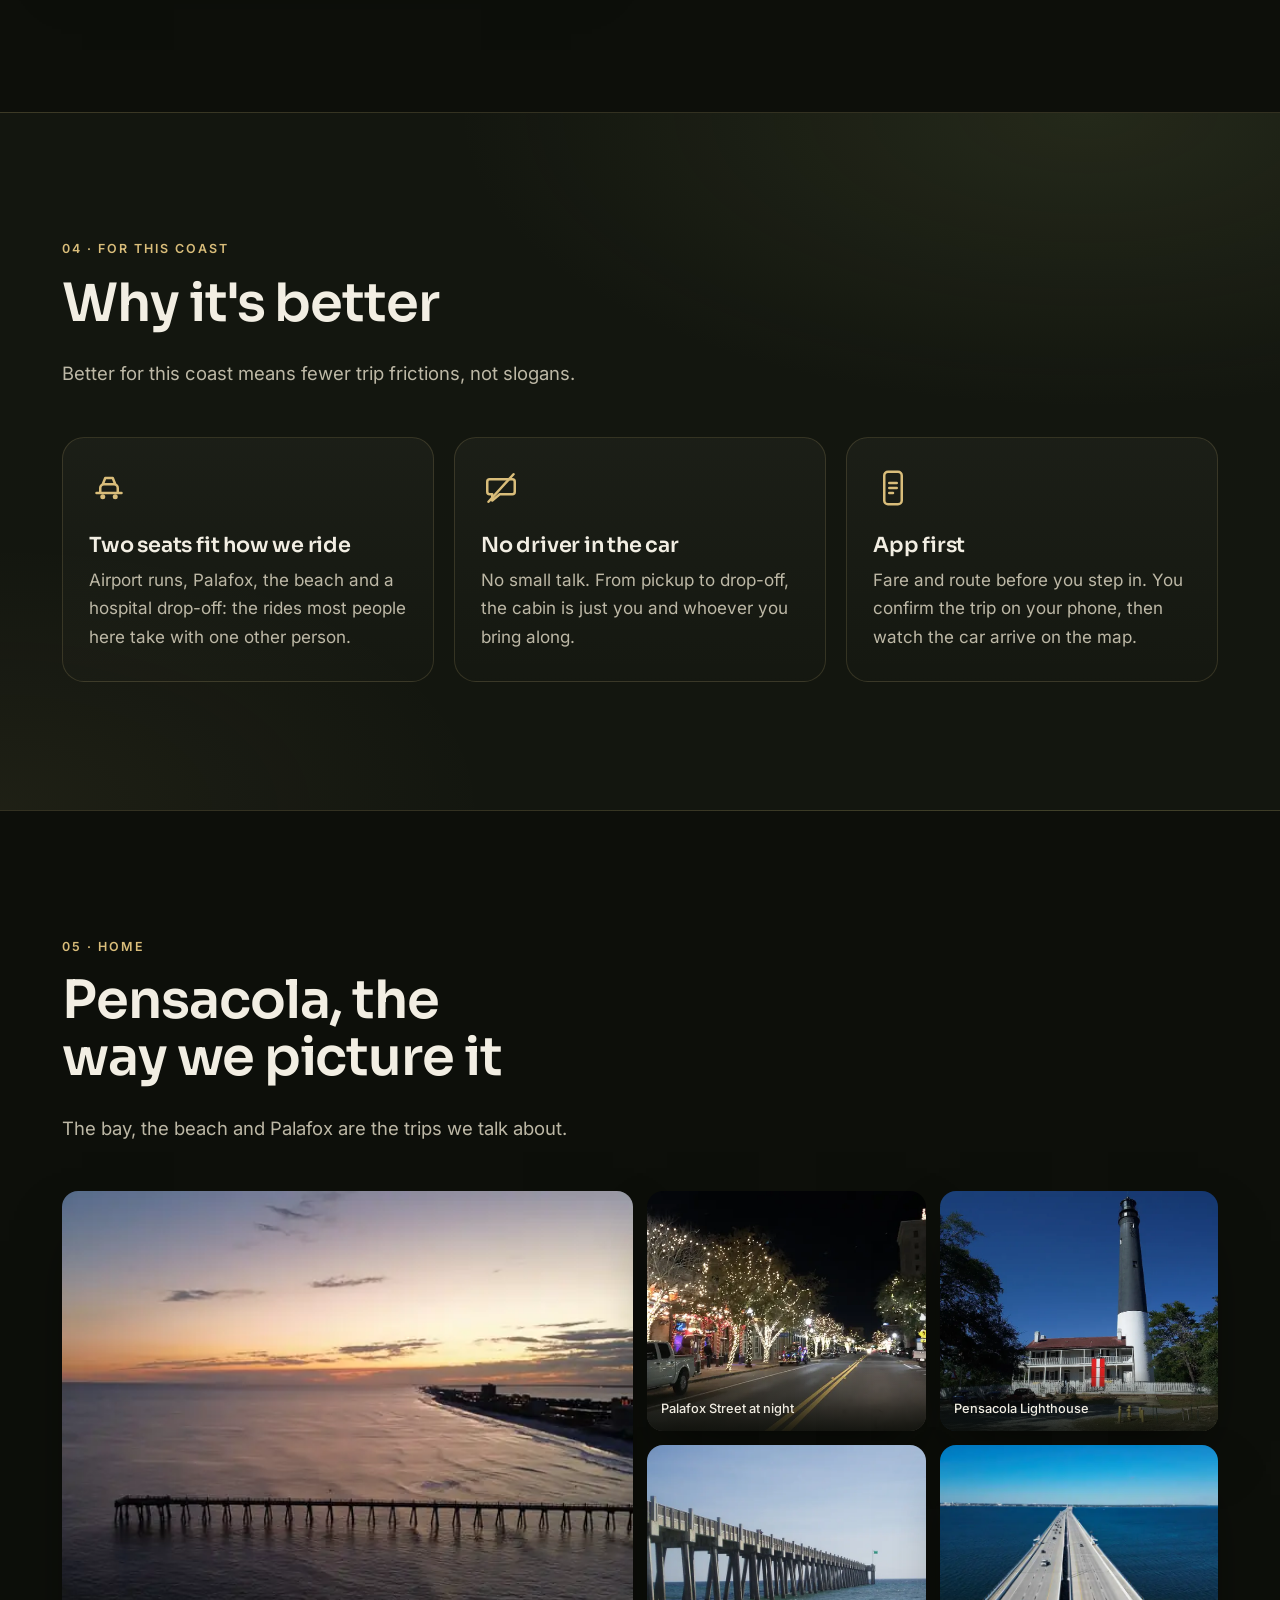
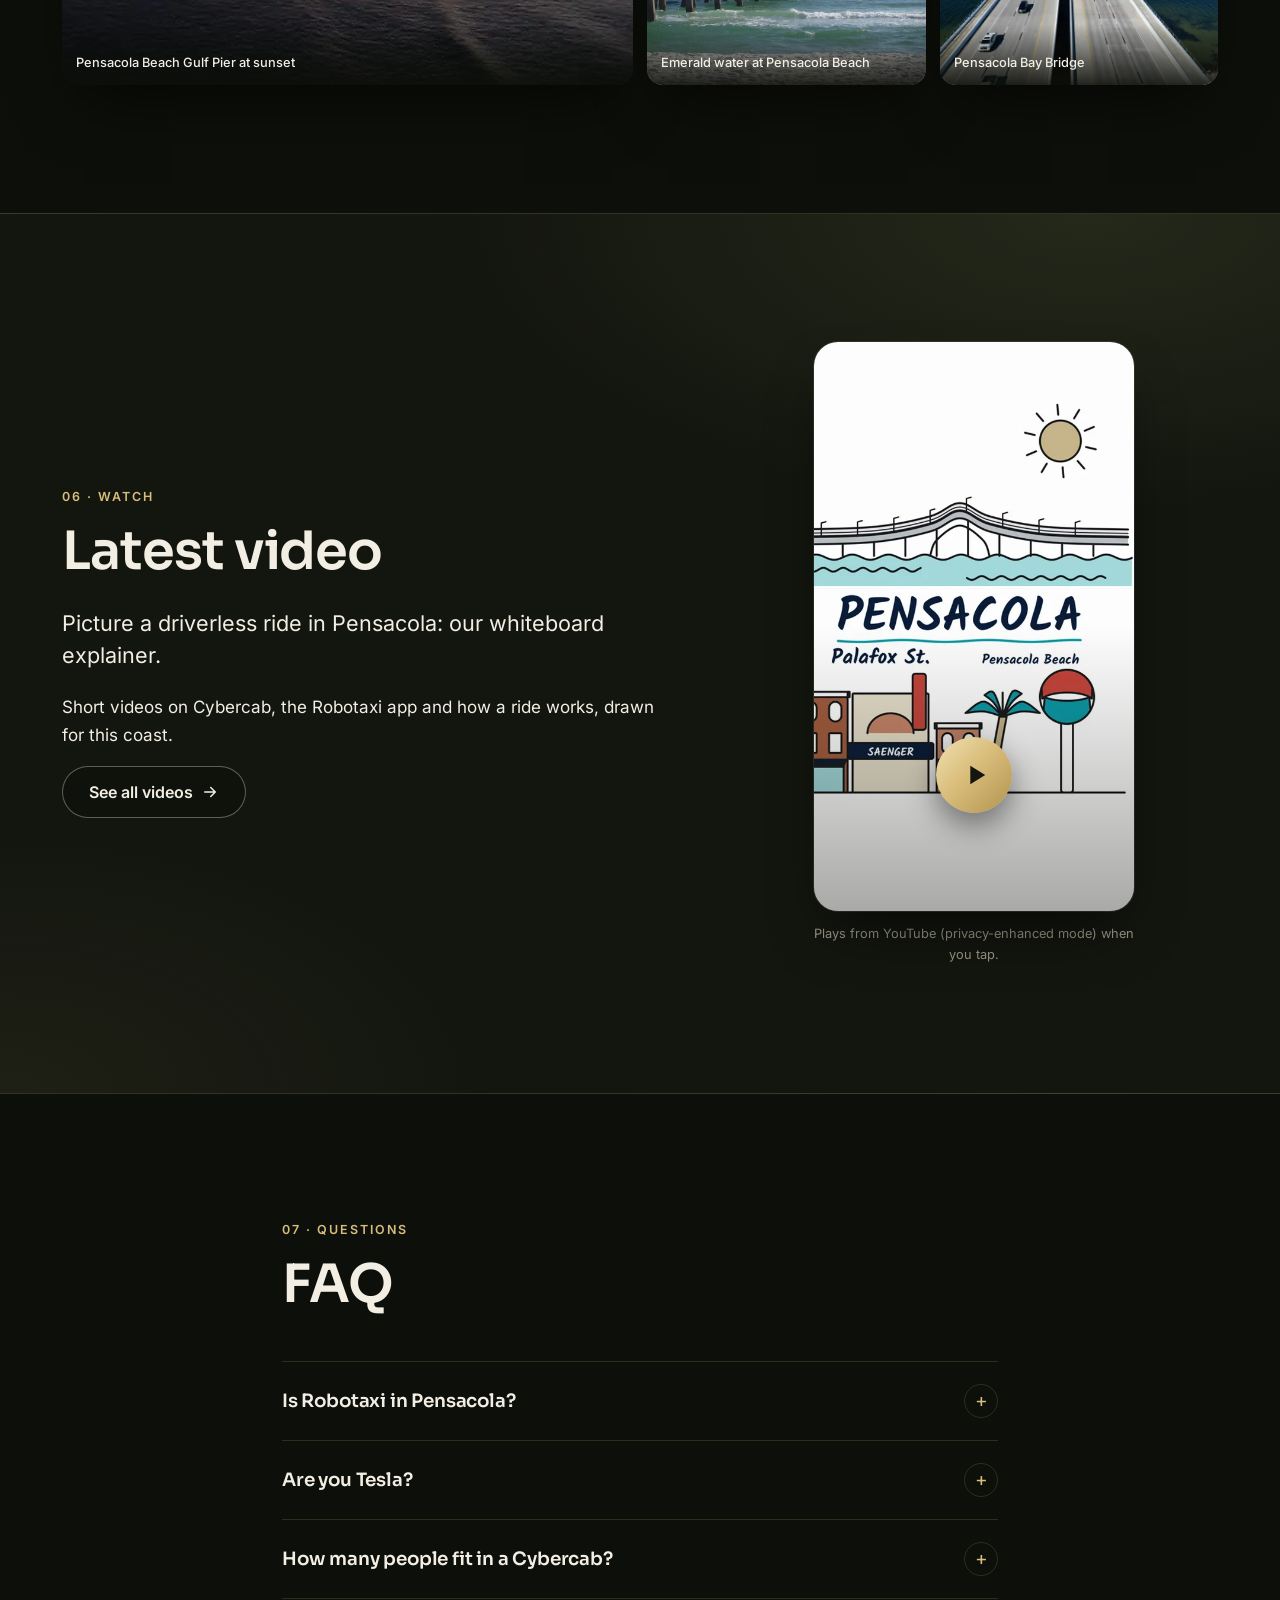
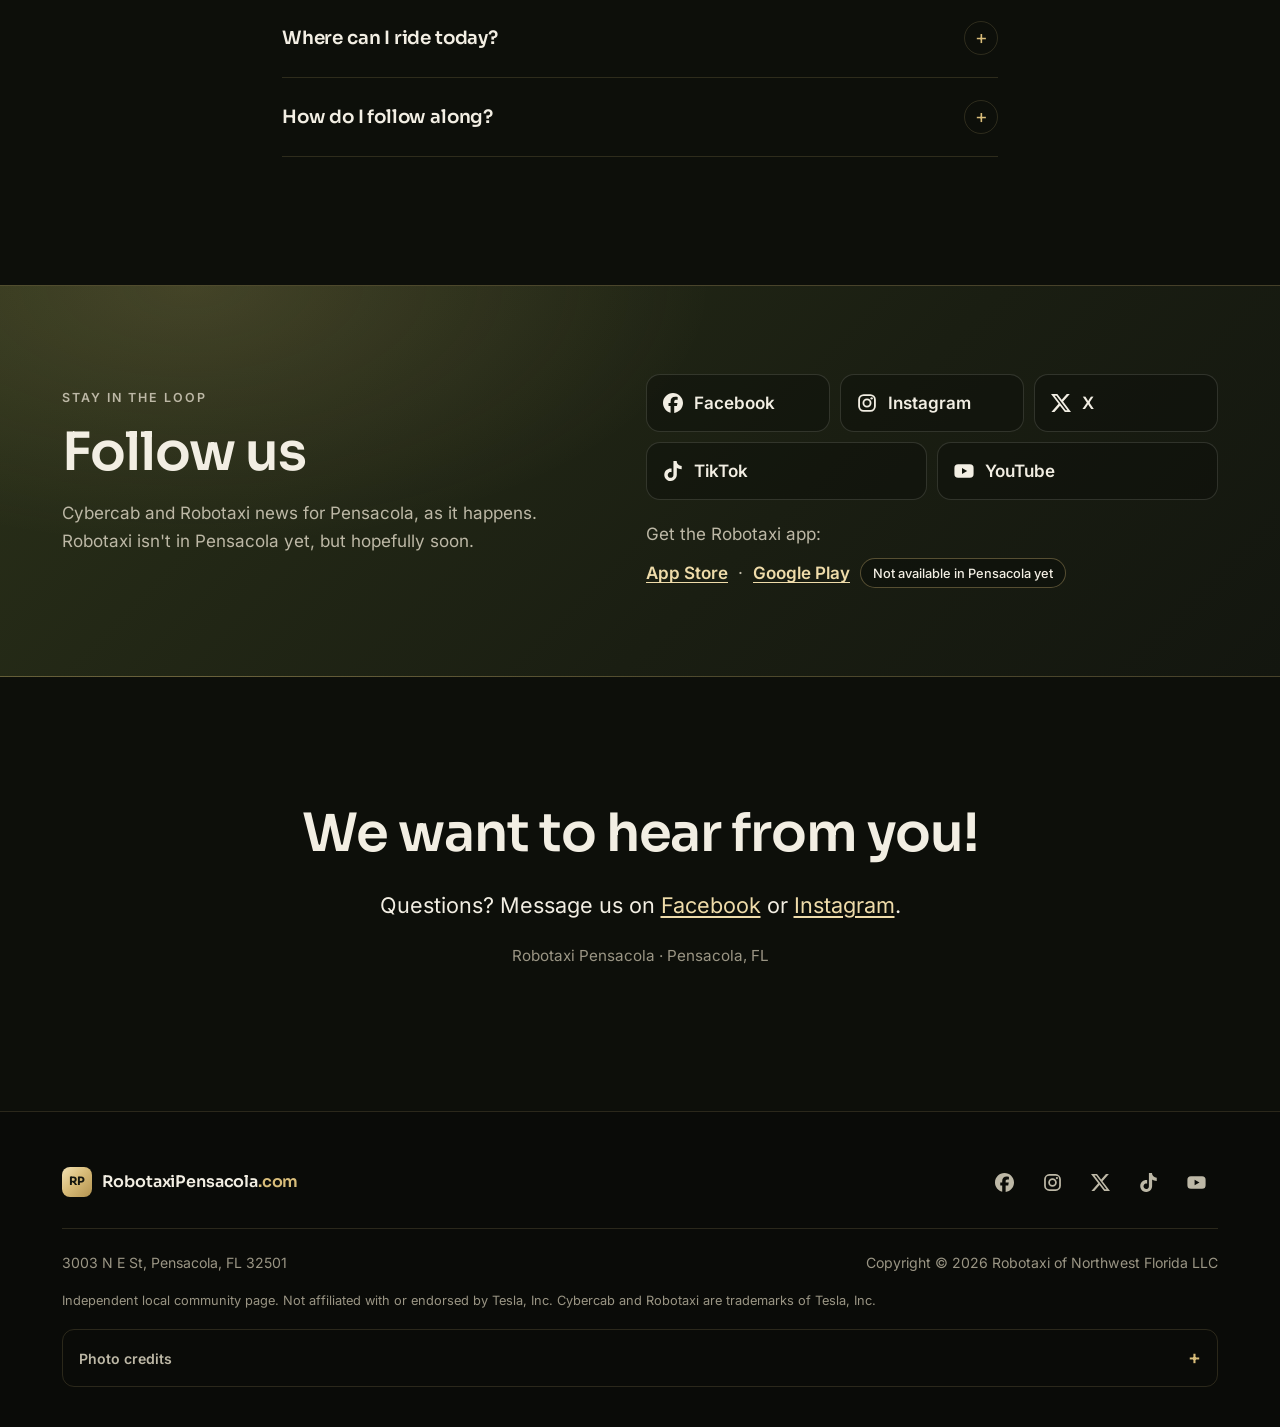
==== commit ccd432dc: "v3: FAQ, latest video, Google Play link, copy fixes, robots/sitemap/404/favicon.ico" ====
--- a/index.html
+++ b/index.html
@@ -21,6 +21,7 @@
 <meta name="twitter:title" content="Robotaxi Pensacola">
 <meta name="twitter:description" content="Pensacola's local home for Cybercab and Robotaxi news. Robotaxi isn't in Pensacola yet, but hopefully soon.">
 <meta name="twitter:image" content="https://robotaxipensacola.com/img/og-image.jpg">
+<link rel="icon" href="favicon.ico" sizes="any">
 <link rel="icon" href="favicon.svg" type="image/svg+xml">
 <link rel="icon" href="img/favicon-32.png" sizes="32x32" type="image/png">
 <link rel="apple-touch-icon" href="img/apple-touch-icon.png">
@@ -28,6 +29,7 @@
 <link rel="preload" href="fonts/inter-var.woff2" as="font" type="font/woff2" crossorigin>
 <link rel="preload" as="image" type="image/webp" imagesrcset="img/hero-cybercab-street-960.webp 960w, img/hero-cybercab-street-1600.webp 1600w, img/hero-cybercab-street-2400.webp 2400w" imagesizes="100vw">
 <link rel="stylesheet" href="styles.css">
+<script type="application/ld+json">{"@context": "https://schema.org", "@type": "FAQPage", "mainEntity": [{"@type": "Question", "name": "Is Robotaxi in Pensacola?", "acceptedAnswer": {"@type": "Answer", "text": "Not yet, but hopefully soon. Right now you can't book a Robotaxi ride in Pensacola. If that changes, we'll post it on our social pages."}}, {"@type": "Question", "name": "Are you Tesla?", "acceptedAnswer": {"@type": "Answer", "text": "No. Robotaxi Pensacola is an independent local community page run by Robotaxi of Northwest Florida LLC. We're not affiliated with or endorsed by Tesla, Inc."}}, {"@type": "Question", "name": "How many people fit in a Cybercab?", "acceptedAnswer": {"@type": "Answer", "text": "Two. Cybercab has two seats, so plan for you and one other person."}}, {"@type": "Question", "name": "Where can I ride today?", "acceptedAnswer": {"@type": "Answer", "text": "Only where the Robotaxi app shows service. Service areas change, so open the Robotaxi app and check the map before you plan a trip."}}, {"@type": "Question", "name": "How do I follow along?", "acceptedAnswer": {"@type": "Answer", "text": "Follow Robotaxi Pensacola on Facebook, Instagram, X, TikTok and YouTube."}}]}</script>
 <script>document.documentElement.classList.add('js')</script>
 </head>
 <body>
@@ -53,7 +55,7 @@
   <div class="wrap header-inner">
     <a class="brand" href="#top"><span class="mark" aria-hidden="true">RP</span>RobotaxiPensacola<span class="tld">.com</span></a>
     <nav class="nav" aria-label="Sections">
-      <a href="#about">About</a><a href="#app">The app</a><a href="#autonomy">Autonomy</a><a href="#pensacola">Pensacola</a>
+      <a href="#about">About</a><a href="#app">The app</a><a href="#autonomy">Autonomy</a><a href="#pensacola">Pensacola</a><a href="#video">Video</a><a href="#faq">FAQ</a>
     </nav>
     <a class="btn btn-gold btn-sm" href="#follow">Follow us</a>
   </div>
@@ -72,17 +74,19 @@
       <p class="lede">Robotaxi isn't in Pensacola yet, but hopefully soon. Follow along.</p>
       <div class="cta-row">
         <a class="btn btn-gold" href="#follow">Follow us <svg class="ico" aria-hidden="true"><use href="#i-arrow"/></svg></a>
-        <div class="app-cta">
-          <a class="btn btn-glass" href="https://apps.apple.com/us/app/tesla-robotaxi/id6744257048" rel="noopener">Get the Robotaxi app</a>
+        <div class="app-cta" role="group" aria-label="Get the Robotaxi app">
+          <span class="app-label">Get the Robotaxi app</span>
+          <a class="btn btn-glass btn-store" href="https://apps.apple.com/us/app/tesla-robotaxi/id6744257048" target="_blank" rel="noopener noreferrer" aria-label="Get the Robotaxi app on the App Store">App Store</a>
+          <a class="btn btn-glass btn-store" href="https://play.google.com/store/apps/details?id=com.tesla.riders" target="_blank" rel="noopener noreferrer" aria-label="Get the Robotaxi app on Google Play">Google Play</a>
           <span class="tag">Not available in Pensacola yet</span>
         </div>
       </div>
       <ul class="hero-socials" aria-label="Follow Robotaxi Pensacola">
-        <li><a href="https://facebook.com/robotaxipensacola" rel="noopener" aria-label="Facebook"><svg aria-hidden="true"><use href="#i-fb"/></svg></a></li>
-        <li><a href="https://instagram.com/robotaxipensacola" rel="noopener" aria-label="Instagram"><svg aria-hidden="true"><use href="#i-ig"/></svg></a></li>
-        <li><a href="https://x.com/RobotaxiPNS" rel="noopener" aria-label="X"><svg aria-hidden="true"><use href="#i-x"/></svg></a></li>
-        <li><a href="https://www.tiktok.com/@robotaxipensacola" rel="noopener" aria-label="TikTok"><svg aria-hidden="true"><use href="#i-tt"/></svg></a></li>
-        <li><a href="https://www.youtube.com/@RobotaxiPensacola" rel="noopener" aria-label="YouTube"><svg aria-hidden="true"><use href="#i-yt"/></svg></a></li>
+        <li><a href="https://facebook.com/robotaxipensacola" aria-label="Facebook" target="_blank" rel="noopener noreferrer"><svg aria-hidden="true"><use href="#i-fb"/></svg></a></li>
+        <li><a href="https://instagram.com/robotaxipensacola" aria-label="Instagram" target="_blank" rel="noopener noreferrer"><svg aria-hidden="true"><use href="#i-ig"/></svg></a></li>
+        <li><a href="https://x.com/RobotaxiPNS" aria-label="X" target="_blank" rel="noopener noreferrer"><svg aria-hidden="true"><use href="#i-x"/></svg></a></li>
+        <li><a href="https://www.tiktok.com/@robotaxipensacola" aria-label="TikTok" target="_blank" rel="noopener noreferrer"><svg aria-hidden="true"><use href="#i-tt"/></svg></a></li>
+        <li><a href="https://www.youtube.com/@RobotaxiPensacola" aria-label="YouTube" target="_blank" rel="noopener noreferrer"><svg aria-hidden="true"><use href="#i-yt"/></svg></a></li>
       </ul>
     </div>
   </section>
@@ -170,7 +174,7 @@
       </ol>
       <div class="callouts reveal">
         <p><strong>Two seats.</strong> Cybercab is a two-seat car, so plan for one other person, not a family load.</p>
-        <p><strong>Check the map.</strong> The app shows where service is actually available. If Pensacola isn't on that map yet, you can't ride here yet.</p>
+        <p><strong>Check the map.</strong> The app shows where service is actually available. If Pensacola isn't on that map, you can't ride here yet.</p>
       </div>
     </div>
   </section>
@@ -206,18 +210,18 @@
       <div class="cards">
         <article class="card reveal">
           <svg class="card-ico" viewBox="0 0 32 32" aria-hidden="true"><path d="M6 20h20M9 20v-4a3 3 0 0 1 3-3h8a3 3 0 0 1 3 3v4M11 13l2-5h6l2 5" fill="none" stroke="currentColor" stroke-width="2" stroke-linecap="round" stroke-linejoin="round"/><circle cx="11" cy="23" r="2" fill="currentColor"/><circle cx="21" cy="23" r="2" fill="currentColor"/></svg>
-          <h3>Two seats fits how we ride</h3>
+          <h3>Two seats fit how we ride</h3>
           <p>Airport runs, Palafox, the beach and a hospital drop-off: the rides most people here take with one other person.</p>
         </article>
         <article class="card reveal">
           <svg class="card-ico" viewBox="0 0 32 32" aria-hidden="true"><path d="M7 9h18a2 2 0 0 1 2 2v8a2 2 0 0 1-2 2H15l-6 5v-5H7a2 2 0 0 1-2-2v-8a2 2 0 0 1 2-2Z" fill="none" stroke="currentColor" stroke-width="2" stroke-linejoin="round"/><path d="M6 27 26 5" stroke="currentColor" stroke-width="2" stroke-linecap="round"/></svg>
           <h3>No driver in the car</h3>
-          <p>No small talk.</p>
+          <p>No small talk. From pickup to drop-off, the cabin is just you and whoever you bring along.</p>
         </article>
         <article class="card reveal">
           <svg class="card-ico" viewBox="0 0 32 32" aria-hidden="true"><rect x="9" y="3" width="14" height="26" rx="3" fill="none" stroke="currentColor" stroke-width="2"/><path d="M13 12h6M13 16h6M13 20h3" stroke="currentColor" stroke-width="2" stroke-linecap="round"/></svg>
           <h3>App first</h3>
-          <p>Fare and route before you step in.</p>
+          <p>Fare and route before you step in. You confirm the trip on your phone, then watch the car arrive on the map.</p>
         </article>
       </div>
     </div>
@@ -228,7 +232,7 @@
       <div class="section-head reveal">
         <p class="kicker">05 &middot; Home</p>
         <h2 id="pns-h">Pensacola, the way we picture it</h2>
-        <p class="intro">The bay, the beach and Palafox are the trips we talk about. Robotaxi isn't in Pensacola yet, but hopefully soon.</p>
+        <p class="intro">The bay, the beach and Palafox are the trips we talk about.</p>
       </div>
       <div class="gallery">
         <figure class="g g-wide reveal">
@@ -251,6 +255,56 @@
           <picture><source type="image/webp" srcset="img/pns-bay-bridge-800.webp 800w, img/pns-bay-bridge-1400.webp 1400w" sizes="(min-width: 960px) 370px, 100vw"><img src="img/pns-bay-bridge-1400.jpg" width="1400" height="892" loading="lazy" decoding="async" alt="Aerial view of the Pensacola Bay Bridge running straight across deep blue water toward the city shoreline."></picture>
           <figcaption>Pensacola Bay Bridge</figcaption>
         </figure>
+      </div>
+    </div>
+  </section>
+
+  <section class="section tone" id="video" aria-labelledby="video-h">
+    <div class="wrap video-wrap">
+      <div class="copy reveal">
+        <p class="kicker">06 &middot; Watch</p>
+        <h2 id="video-h">Latest video</h2>
+        <p class="big">Picture a driverless ride in Pensacola: our whiteboard explainer.</p>
+        <p>Short videos on Cybercab, the Robotaxi app and how a ride works, drawn for this coast.</p>
+        <a class="btn btn-glass" href="https://www.youtube.com/@RobotaxiPensacola/shorts" target="_blank" rel="noopener noreferrer">See all videos <svg class="ico" aria-hidden="true"><use href="#i-arrow"/></svg></a>
+      </div>
+      <div class="video reveal">
+        <a class="video-facade" href="https://www.youtube.com/shorts/EvFHhhEpdW0" target="_blank" rel="noopener noreferrer" data-yt="EvFHhhEpdW0" aria-label="Play video: Picture a Driverless Ride in Pensacola, whiteboard explainer (loads YouTube)">
+          <picture><source type="image/webp" srcset="img/video-latest-poster.webp"><img src="img/video-latest-poster.jpg" width="540" height="960" loading="lazy" decoding="async" alt=""></picture>
+          <span class="play" aria-hidden="true"><svg viewBox="0 0 24 24"><path d="M8 5.5v13l10.5-6.5z" fill="currentColor"/></svg></span>
+        </a>
+        <p class="video-note">Plays from YouTube (privacy-enhanced mode) when you tap.</p>
+      </div>
+    </div>
+  </section>
+
+  <section class="section" id="faq" aria-labelledby="faq-h">
+    <div class="wrap narrow">
+      <div class="section-head reveal">
+        <p class="kicker">07 &middot; Questions</p>
+        <h2 id="faq-h">FAQ</h2>
+      </div>
+      <div class="faq reveal">
+        <details>
+          <summary>Is Robotaxi in Pensacola?</summary>
+          <p>Not yet, but hopefully soon. Right now you can't book a Robotaxi ride in Pensacola. If that changes, we'll post it on our social pages.</p>
+        </details>
+        <details>
+          <summary>Are you Tesla?</summary>
+          <p>No. Robotaxi Pensacola is an independent local community page run by Robotaxi of Northwest Florida LLC. We're not affiliated with or endorsed by Tesla, Inc. We follow Cybercab and Robotaxi news for people here.</p>
+        </details>
+        <details>
+          <summary>How many people fit in a Cybercab?</summary>
+          <p>Two. Cybercab has two seats, so plan for you and one other person.</p>
+        </details>
+        <details>
+          <summary>Where can I ride today?</summary>
+          <p>Only where the Robotaxi app shows service. At our last check, the <a href="https://www.tesla.com/robotaxi" target="_blank" rel="noopener noreferrer">official Robotaxi page</a> listed Austin, Dallas, Houston, Miami, Orlando and Tampa, and Cybercab itself was giving rides in Austin. Service areas change, so open the app (<a href="https://apps.apple.com/us/app/tesla-robotaxi/id6744257048" target="_blank" rel="noopener noreferrer">App Store</a> or <a href="https://play.google.com/store/apps/details?id=com.tesla.riders" target="_blank" rel="noopener noreferrer">Google Play</a>) and check the map before you plan a trip.</p>
+        </details>
+        <details>
+          <summary>How do I follow along?</summary>
+          <p>Follow Robotaxi Pensacola on <a href="https://facebook.com/robotaxipensacola" target="_blank" rel="noopener noreferrer">Facebook</a>, <a href="https://instagram.com/robotaxipensacola" target="_blank" rel="noopener noreferrer">Instagram</a>, <a href="https://x.com/RobotaxiPNS" target="_blank" rel="noopener noreferrer">X</a>, <a href="https://www.tiktok.com/@robotaxipensacola" target="_blank" rel="noopener noreferrer">TikTok</a> and <a href="https://www.youtube.com/@RobotaxiPensacola" target="_blank" rel="noopener noreferrer">YouTube</a>. Questions? Message us on Facebook or Instagram.</p>
+        </details>
       </div>
     </div>
   </section>
@@ -264,13 +318,13 @@
       </div>
       <div>
         <ul class="social-grid">
-          <li><a href="https://facebook.com/robotaxipensacola" rel="noopener"><svg aria-hidden="true"><use href="#i-fb"/></svg><span>Facebook</span></a></li>
-          <li><a href="https://instagram.com/robotaxipensacola" rel="noopener"><svg aria-hidden="true"><use href="#i-ig"/></svg><span>Instagram</span></a></li>
-          <li><a href="https://x.com/RobotaxiPNS" rel="noopener"><svg aria-hidden="true"><use href="#i-x"/></svg><span>X</span></a></li>
-          <li><a href="https://www.tiktok.com/@robotaxipensacola" rel="noopener"><svg aria-hidden="true"><use href="#i-tt"/></svg><span>TikTok</span></a></li>
-          <li><a href="https://www.youtube.com/@RobotaxiPensacola" rel="noopener"><svg aria-hidden="true"><use href="#i-yt"/></svg><span>YouTube</span></a></li>
+          <li><a href="https://facebook.com/robotaxipensacola" target="_blank" rel="noopener noreferrer"><svg aria-hidden="true"><use href="#i-fb"/></svg><span>Facebook</span></a></li>
+          <li><a href="https://instagram.com/robotaxipensacola" target="_blank" rel="noopener noreferrer"><svg aria-hidden="true"><use href="#i-ig"/></svg><span>Instagram</span></a></li>
+          <li><a href="https://x.com/RobotaxiPNS" target="_blank" rel="noopener noreferrer"><svg aria-hidden="true"><use href="#i-x"/></svg><span>X</span></a></li>
+          <li><a href="https://www.tiktok.com/@robotaxipensacola" target="_blank" rel="noopener noreferrer"><svg aria-hidden="true"><use href="#i-tt"/></svg><span>TikTok</span></a></li>
+          <li><a href="https://www.youtube.com/@RobotaxiPensacola" target="_blank" rel="noopener noreferrer"><svg aria-hidden="true"><use href="#i-yt"/></svg><span>YouTube</span></a></li>
         </ul>
-        <p class="app-line"><a href="https://apps.apple.com/us/app/tesla-robotaxi/id6744257048" rel="noopener">Get the Robotaxi app</a> <span class="tag">Not available in Pensacola yet</span></p>
+        <p class="app-line"><span>Get the Robotaxi app:</span> <a href="https://apps.apple.com/us/app/tesla-robotaxi/id6744257048" target="_blank" rel="noopener noreferrer">App Store</a> <span aria-hidden="true">&middot;</span> <a href="https://play.google.com/store/apps/details?id=com.tesla.riders" target="_blank" rel="noopener noreferrer">Google Play</a> <span class="tag">Not available in Pensacola yet</span></p>
       </div>
     </div>
   </section>
@@ -278,7 +332,7 @@
   <section class="section contact" id="contact" aria-labelledby="contact-h">
     <div class="wrap narrow center reveal">
       <h2 id="contact-h">We want to hear from you!</h2>
-      <p class="big">Questions? Message us on <a href="https://facebook.com/robotaxipensacola" rel="noopener">Facebook</a> or <a href="https://instagram.com/robotaxipensacola" rel="noopener">Instagram</a>.</p>
+      <p class="big">Questions? Message us on <a href="https://facebook.com/robotaxipensacola" target="_blank" rel="noopener noreferrer">Facebook</a> or <a href="https://instagram.com/robotaxipensacola" target="_blank" rel="noopener noreferrer">Instagram</a>.</p>
       <p class="loc">Robotaxi Pensacola &middot; Pensacola, FL</p>
     </div>
   </section>
@@ -289,35 +343,43 @@
     <div class="foot-top">
       <a class="brand" href="#top"><span class="mark" aria-hidden="true">RP</span>RobotaxiPensacola<span class="tld">.com</span></a>
       <ul class="foot-socials" aria-label="Robotaxi Pensacola on social media">
-        <li><a href="https://facebook.com/robotaxipensacola" rel="noopener" aria-label="Facebook"><svg aria-hidden="true"><use href="#i-fb"/></svg></a></li>
-        <li><a href="https://instagram.com/robotaxipensacola" rel="noopener" aria-label="Instagram"><svg aria-hidden="true"><use href="#i-ig"/></svg></a></li>
-        <li><a href="https://x.com/RobotaxiPNS" rel="noopener" aria-label="X"><svg aria-hidden="true"><use href="#i-x"/></svg></a></li>
-        <li><a href="https://www.tiktok.com/@robotaxipensacola" rel="noopener" aria-label="TikTok"><svg aria-hidden="true"><use href="#i-tt"/></svg></a></li>
-        <li><a href="https://www.youtube.com/@RobotaxiPensacola" rel="noopener" aria-label="YouTube"><svg aria-hidden="true"><use href="#i-yt"/></svg></a></li>
+        <li><a href="https://facebook.com/robotaxipensacola" aria-label="Facebook" target="_blank" rel="noopener noreferrer"><svg aria-hidden="true"><use href="#i-fb"/></svg></a></li>
+        <li><a href="https://instagram.com/robotaxipensacola" aria-label="Instagram" target="_blank" rel="noopener noreferrer"><svg aria-hidden="true"><use href="#i-ig"/></svg></a></li>
+        <li><a href="https://x.com/RobotaxiPNS" aria-label="X" target="_blank" rel="noopener noreferrer"><svg aria-hidden="true"><use href="#i-x"/></svg></a></li>
+        <li><a href="https://www.tiktok.com/@robotaxipensacola" aria-label="TikTok" target="_blank" rel="noopener noreferrer"><svg aria-hidden="true"><use href="#i-tt"/></svg></a></li>
+        <li><a href="https://www.youtube.com/@RobotaxiPensacola" aria-label="YouTube" target="_blank" rel="noopener noreferrer"><svg aria-hidden="true"><use href="#i-yt"/></svg></a></li>
       </ul>
     </div>
     <div class="foot-meta">
-      <address>Robotaxi of Northwest Florida LLC &middot; 3003 N E St, Pensacola, FL 32501</address>
+      <address>3003 N E St, Pensacola, FL 32501</address>
       <p>Copyright &copy; 2026 Robotaxi of Northwest Florida LLC</p>
     </div>
     <p class="disclaimer">Independent local community page. Not affiliated with or endorsed by Tesla, Inc. Cybercab and Robotaxi are trademarks of Tesla, Inc.</p>
     <details class="credits">
       <summary>Photo credits</summary>
       <ul>
-        <li>Cybercab on a San Francisco street (hero): <a href="https://commons.wikimedia.org/wiki/File:Tesla_Cybercab_-_San_Francisco_-_June_2026.jpg" rel="noopener">9yz</a>, Wikimedia Commons, <a href="https://creativecommons.org/licenses/by/4.0/" rel="noopener">CC BY 4.0</a>. Cropped and resized.</li>
-        <li>Cybercab in a Stockholm showroom: <a href="https://commons.wikimedia.org/wiki/File:CybercabSTHLM2410.jpg" rel="noopener">Ulkl (Ulf Klingstr&ouml;m)</a>, Wikimedia Commons, public domain. Cropped and resized.</li>
-        <li>Cybercab cabin: <a href="https://commons.wikimedia.org/wiki/File:CybercabSTHLM2408.jpg" rel="noopener">Ulkl (Ulf Klingstr&ouml;m)</a>, Wikimedia Commons, public domain. Cropped and resized.</li>
-        <li>Pensacola Beach Gulf Pier at sunset: <a href="https://commons.wikimedia.org/wiki/File:PensacolaBeachgulfpier.jpg" rel="noopener">Jackmendolla</a>, Wikimedia Commons, <a href="https://creativecommons.org/licenses/by-sa/4.0/" rel="noopener">CC BY-SA 4.0</a>. Resized.</li>
-        <li>Palafox Street at night: <a href="https://commons.wikimedia.org/wiki/File:Pensacola_at_night_December_2018.jpg" rel="noopener">Todd Van Hoosear</a>, Wikimedia Commons, <a href="https://creativecommons.org/licenses/by-sa/2.0/" rel="noopener">CC BY-SA 2.0</a>. Cropped and resized.</li>
-        <li>Pensacola Lighthouse: <a href="https://commons.wikimedia.org/wiki/File:Pensacola_FL_lighthouse_sq_pano02.jpg" rel="noopener">Ebyabe</a>, Wikimedia Commons, <a href="https://creativecommons.org/licenses/by-sa/3.0/" rel="noopener">CC BY-SA 3.0</a>. Resized.</li>
-        <li>Gulf Pier beach: <a href="https://commons.wikimedia.org/wiki/File:The_beach_at_Gulf_Pier_in_Pensacola_Beach,_Florida.jpg" rel="noopener">TimothyJ</a>, Wikimedia Commons, <a href="https://creativecommons.org/licenses/by/2.0/" rel="noopener">CC BY 2.0</a>. Resized.</li>
-        <li>Pensacola Bay Bridge: <a href="https://commons.wikimedia.org/wiki/File:Pensacola_Bay_Bridge_Looking_North.jpg" rel="noopener">Skarz</a>, Wikimedia Commons, <a href="https://creativecommons.org/publicdomain/zero/1.0/" rel="noopener">CC0 1.0</a>. Cropped and resized.</li>
+        <li>Cybercab on a San Francisco street (hero): <a href="https://commons.wikimedia.org/wiki/File:Tesla_Cybercab_-_San_Francisco_-_June_2026.jpg" target="_blank" rel="noopener noreferrer">9yz</a>, Wikimedia Commons, <a href="https://creativecommons.org/licenses/by/4.0/" target="_blank" rel="noopener noreferrer">CC BY 4.0</a>. Cropped and resized.</li>
+        <li>Cybercab in a Stockholm showroom: <a href="https://commons.wikimedia.org/wiki/File:CybercabSTHLM2410.jpg" target="_blank" rel="noopener noreferrer">Ulkl (Ulf Klingstr&ouml;m)</a>, Wikimedia Commons, public domain. Cropped and resized.</li>
+        <li>Cybercab cabin: <a href="https://commons.wikimedia.org/wiki/File:CybercabSTHLM2408.jpg" target="_blank" rel="noopener noreferrer">Ulkl (Ulf Klingstr&ouml;m)</a>, Wikimedia Commons, public domain. Cropped and resized.</li>
+        <li>Pensacola Beach Gulf Pier at sunset: <a href="https://commons.wikimedia.org/wiki/File:PensacolaBeachgulfpier.jpg" target="_blank" rel="noopener noreferrer">Jackmendolla</a>, Wikimedia Commons, <a href="https://creativecommons.org/licenses/by-sa/4.0/" target="_blank" rel="noopener noreferrer">CC BY-SA 4.0</a>. Resized.</li>
+        <li>Palafox Street at night: <a href="https://commons.wikimedia.org/wiki/File:Pensacola_at_night_December_2018.jpg" target="_blank" rel="noopener noreferrer">Todd Van Hoosear</a>, Wikimedia Commons, <a href="https://creativecommons.org/licenses/by-sa/2.0/" target="_blank" rel="noopener noreferrer">CC BY-SA 2.0</a>. Cropped and resized.</li>
+        <li>Pensacola Lighthouse: <a href="https://commons.wikimedia.org/wiki/File:Pensacola_FL_lighthouse_sq_pano02.jpg" target="_blank" rel="noopener noreferrer">Ebyabe</a>, Wikimedia Commons, <a href="https://creativecommons.org/licenses/by-sa/3.0/" target="_blank" rel="noopener noreferrer">CC BY-SA 3.0</a>. Resized.</li>
+        <li>Gulf Pier beach: <a href="https://commons.wikimedia.org/wiki/File:The_beach_at_Gulf_Pier_in_Pensacola_Beach,_Florida.jpg" target="_blank" rel="noopener noreferrer">TimothyJ</a>, Wikimedia Commons, <a href="https://creativecommons.org/licenses/by/2.0/" target="_blank" rel="noopener noreferrer">CC BY 2.0</a>. Resized.</li>
+        <li>Pensacola Bay Bridge: <a href="https://commons.wikimedia.org/wiki/File:Pensacola_Bay_Bridge_Looking_North.jpg" target="_blank" rel="noopener noreferrer">Skarz</a>, Wikimedia Commons, <a href="https://creativecommons.org/publicdomain/zero/1.0/" target="_blank" rel="noopener noreferrer">CC0 1.0</a>. Cropped and resized.</li>
       </ul>
       <p>Modified versions of CC BY-SA photos are shared under the same license.</p>
     </details>
   </div>
 </footer>
 <script>
+(function(){
+  document.querySelectorAll('.video-facade').forEach(function(a){a.addEventListener('click',function(ev){
+    ev.preventDefault();var f=document.createElement('iframe');
+    f.src='https://www.youtube-nocookie.com/embed/'+a.dataset.yt+'?autoplay=1&rel=0&playsinline=1';
+    f.title='Picture a Driverless Ride in Pensacola, Robotaxi Pensacola on YouTube';
+    f.allow='accelerometer; autoplay; encrypted-media; gyroscope; picture-in-picture; web-share';f.allowFullscreen=true;f.referrerPolicy='strict-origin-when-cross-origin';
+    f.className='video-frame';a.replaceWith(f);f.focus();});});
+})();
 (function(){
   if(!('IntersectionObserver' in window)||matchMedia('(prefers-reduced-motion: reduce)').matches){document.querySelectorAll('.reveal').forEach(function(e){e.classList.add('in')});return}
   var io=new IntersectionObserver(function(es){es.forEach(function(e){if(e.isIntersecting){e.target.classList.add('in');io.unobserve(e.target)}})},{rootMargin:'0px 0px -8% 0px',threshold:.08});
--- a/styles.css
+++ b/styles.css
@@ -25,7 +25,7 @@
 .skip:focus{left:1rem;top:1rem}
 .wrap{width:100%;max-width:var(--max);margin:0 auto;padding:0 22px}
 .narrow{max-width:760px}.center{text-align:center}
-h1,h2,h3{font-family:var(--display);margin:0 0 .5em;letter-spacing:-.02em;line-height:1.08;font-weight:600}
+h1,h2,h3{text-wrap:balance;font-family:var(--display);margin:0 0 .5em;letter-spacing:-.02em;line-height:1.08;font-weight:600}
 h1{font-size:clamp(2.6rem,7.2vw,5.4rem);font-weight:600;max-width:12ch}
 h2{font-size:clamp(2rem,4.6vw,3.3rem);max-width:18ch}
 h3{font-size:1.2rem;letter-spacing:-.01em}
@@ -68,6 +68,8 @@
 .lede{font-size:clamp(1.15rem,2.2vw,1.4rem);color:var(--text);max-width:30ch;margin-bottom:1.7rem}
 .cta-row{display:flex;flex-wrap:wrap;gap:14px 16px;align-items:center}
 .app-cta{display:flex;flex-wrap:wrap;align-items:center;gap:10px}
+.app-label{flex-basis:100%;font:600 .78rem/1.3 var(--body);letter-spacing:.12em;text-transform:uppercase;color:var(--muted);margin-top:6px}
+.btn-store{padding:.8rem 1.25rem;font-size:.95rem}
 .hero-socials{list-style:none;display:flex;gap:6px;padding:0;margin:26px 0 0 -10px}
 .hero-socials a{display:grid;place-items:center;width:44px;height:44px;border-radius:50%;color:var(--muted);transition:color .2s,background-color .2s}
 .hero-socials a:hover{color:var(--gold-hi);background:rgba(242,238,227,.08)}
@@ -87,8 +89,9 @@
 figcaption{font-size:.82rem;color:var(--dim);margin-top:.7rem}
 
 .facts{list-style:none;padding:0;margin:32px 0 0;display:flex;gap:0;border-top:1px solid var(--line)}
-.facts li{flex:1;padding:18px 0 0}
-.facts li+li{padding-left:20px;border-left:1px solid var(--line);margin-left:-1px}
+.facts li{flex:0 1 auto;padding:18px 28px 0 0}
+.facts li+li{padding-left:24px;border-left:1px solid var(--line)}
+.facts span{white-space:nowrap}
 .facts strong{display:block;font:600 2.4rem/1 var(--display);background:var(--gold-grad);-webkit-background-clip:text;background-clip:text;color:transparent}
 .facts span{font-size:.88rem;color:var(--muted)}
 .chips{list-style:none;padding:0;margin:24px 0 0;display:flex;flex-wrap:wrap;gap:10px}
@@ -140,10 +143,34 @@
 .social-grid svg{width:20px;height:20px;flex:none}
 .app-line{display:flex;flex-wrap:wrap;align-items:center;gap:10px;margin:0}
 .app-line a{font-weight:600}
+.app-line>span:first-child{flex-basis:100%;color:var(--muted)}
 
 .contact h2{margin-inline:auto}
 .contact .big{margin-inline:auto}
 .loc{color:var(--dim);font-size:.95rem;margin-inline:auto}
+
+/* video */
+.video-wrap{display:grid;gap:40px;align-items:center}
+.video{justify-self:center;width:min(100%,270px)}
+@media (min-width:960px){.video{width:320px}}
+.video-facade,.video-frame{position:relative;display:block;width:100%;aspect-ratio:9/16;border-radius:24px;overflow:hidden;border:0;background:#000;box-shadow:0 0 0 1px rgba(242,238,227,.1),0 30px 60px -20px rgba(0,0,0,.7)}
+.video-facade img{width:100%;height:100%;object-fit:cover;transition:transform .6s cubic-bezier(.2,.7,.2,1)}
+.video-facade::after{content:"";position:absolute;inset:0;background:linear-gradient(180deg,rgba(13,15,10,0) 50%,rgba(13,15,10,.35))}
+.video-facade .play{position:absolute;left:50%;top:76%;z-index:1;width:76px;height:76px;margin:-38px 0 0 -38px;border-radius:50%;display:grid;place-items:center;background:var(--gold-grad);color:#14160f;box-shadow:0 12px 30px rgba(0,0,0,.45);transition:transform .25s ease}
+.video-facade .play svg{width:34px;height:34px;margin-left:4px}
+.video-facade:hover img{transform:scale(1.03)}
+.video-facade:hover .play{transform:scale(1.08)}
+.video-note{font-size:.8rem;color:var(--dim);text-align:center;margin:12px auto 0}
+
+/* faq */
+.faq{border-top:1px solid var(--line)}
+.faq details{border-bottom:1px solid var(--line)}
+.faq summary{cursor:pointer;list-style:none;display:flex;justify-content:space-between;align-items:center;gap:16px;padding:22px 0;font:600 1.15rem/1.35 var(--display);letter-spacing:-.01em;color:var(--text)}
+.faq summary::-webkit-details-marker{display:none}
+.faq summary::after{content:"+";flex:none;display:grid;place-items:center;width:32px;height:32px;border-radius:50%;border:1px solid var(--line);color:var(--gold);font:400 1.2rem/1 var(--body);transition:transform .25s ease}
+.faq details[open] summary::after{transform:rotate(45deg)}
+.faq summary:hover{color:var(--gold-hi)}
+.faq details p{color:var(--muted);margin:-4px 0 22px;max-width:64ch}
 
 /* footer */
 .site-footer{padding:48px 0 40px;border-top:1px solid var(--line);background:#0a0b08;font-size:.88rem;color:var(--dim)}
@@ -199,7 +226,8 @@
 }
 @media (min-width:960px){
   .nav{display:flex}
-  .hero{min-height:min(100svh,860px);display:flex;align-items:center;padding:96px 0 48px}
+  .hero{min-height:min(92svh,760px);display:flex;align-items:center;padding:88px 0 24px}
+  #about{padding-top:72px}
   .hero-media{position:absolute;right:0;top:50%;transform:translateY(-44%);height:auto;max-height:none;min-height:0;width:min(76vw,1180px);aspect-ratio:1600/960;
     -webkit-mask-image:linear-gradient(90deg,transparent 0%,rgba(0,0,0,.35) 14%,#000 38%),linear-gradient(180deg,transparent 0%,#000 22%,#000 78%,transparent 100%);
     -webkit-mask-composite:source-in;mask-image:linear-gradient(90deg,transparent 0%,rgba(0,0,0,.35) 14%,#000 38%),linear-gradient(180deg,transparent 0%,#000 22%,#000 78%,transparent 100%);mask-composite:intersect}
@@ -211,6 +239,7 @@
   .split.reverse .photo{order:-1}
   .section{padding:128px 0}
   .follow-inner{grid-template-columns:1fr 1.1fr;gap:64px}
+  .video-wrap{grid-template-columns:1.1fr .9fr;gap:72px}
   .social-grid{grid-template-columns:repeat(6,1fr)}
   .social-grid li{grid-column:span 2}
   .social-grid li:nth-child(n+4){grid-column:span 3}
